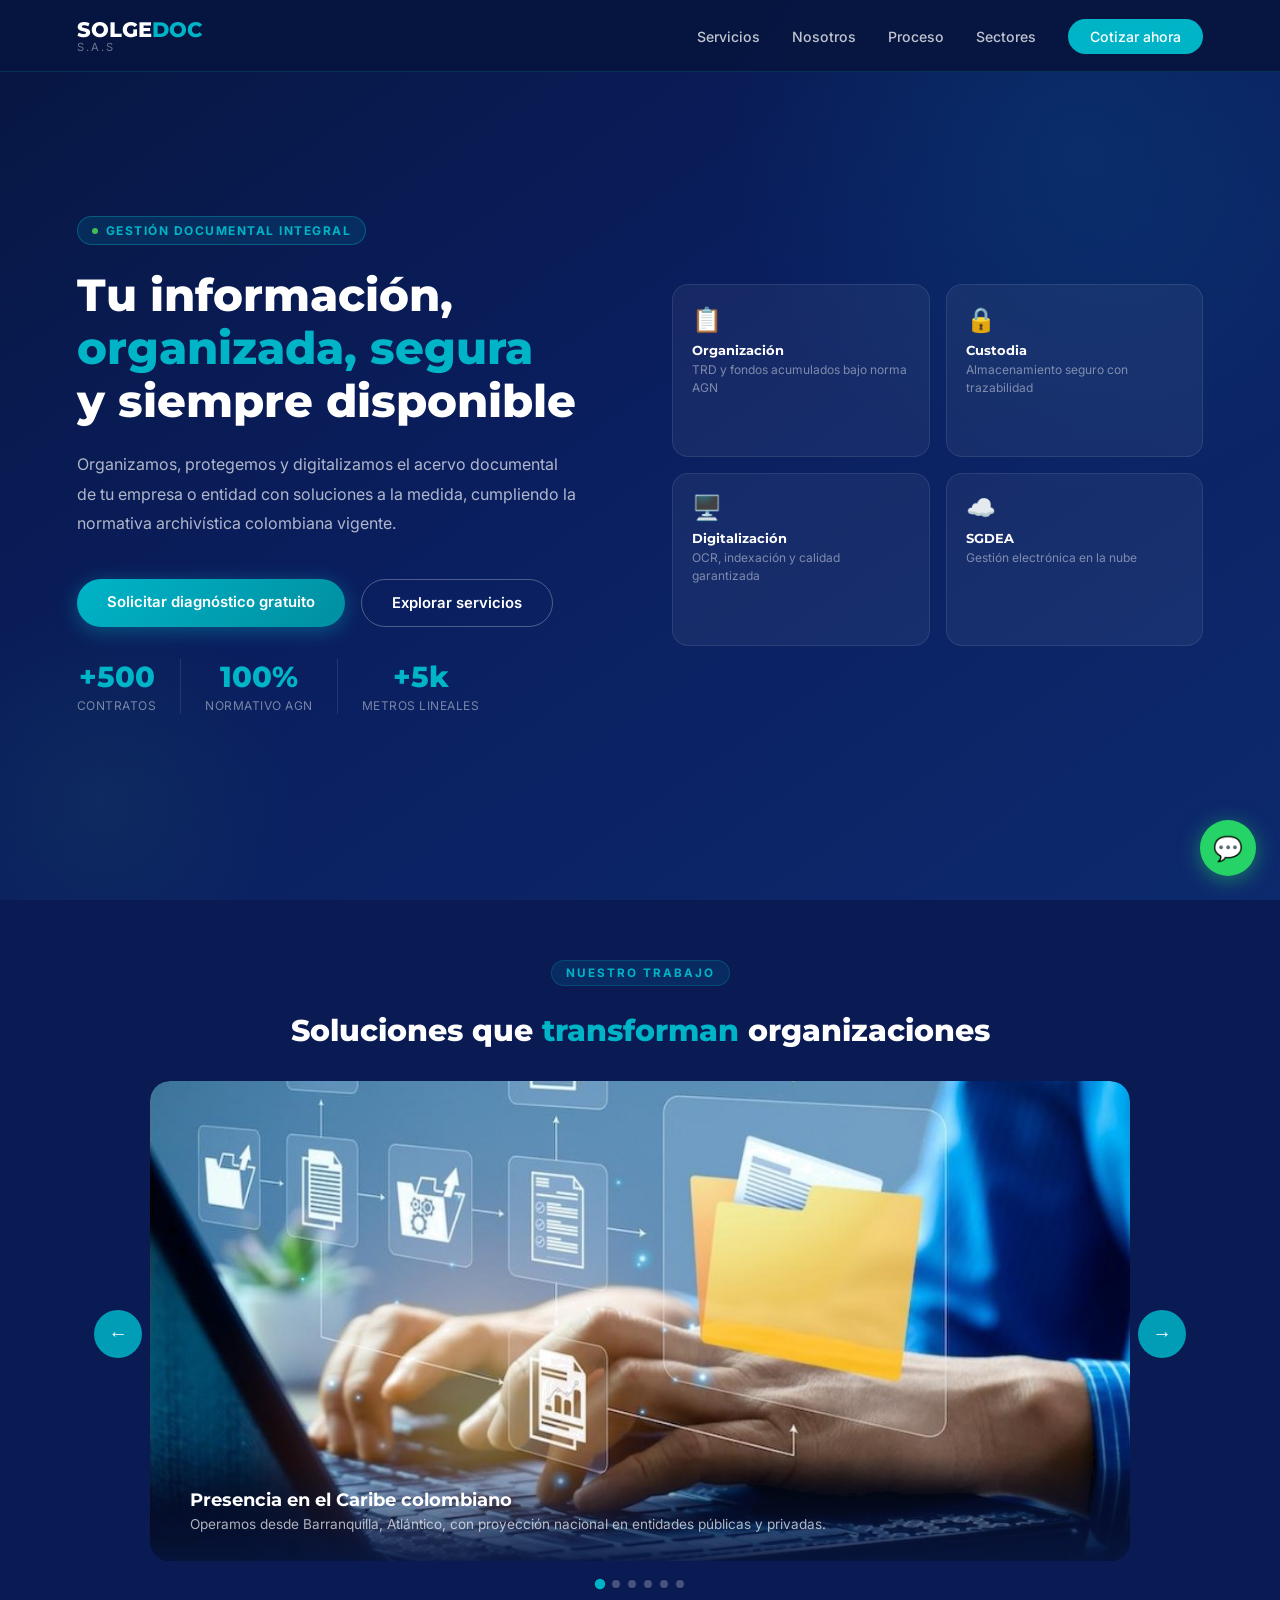
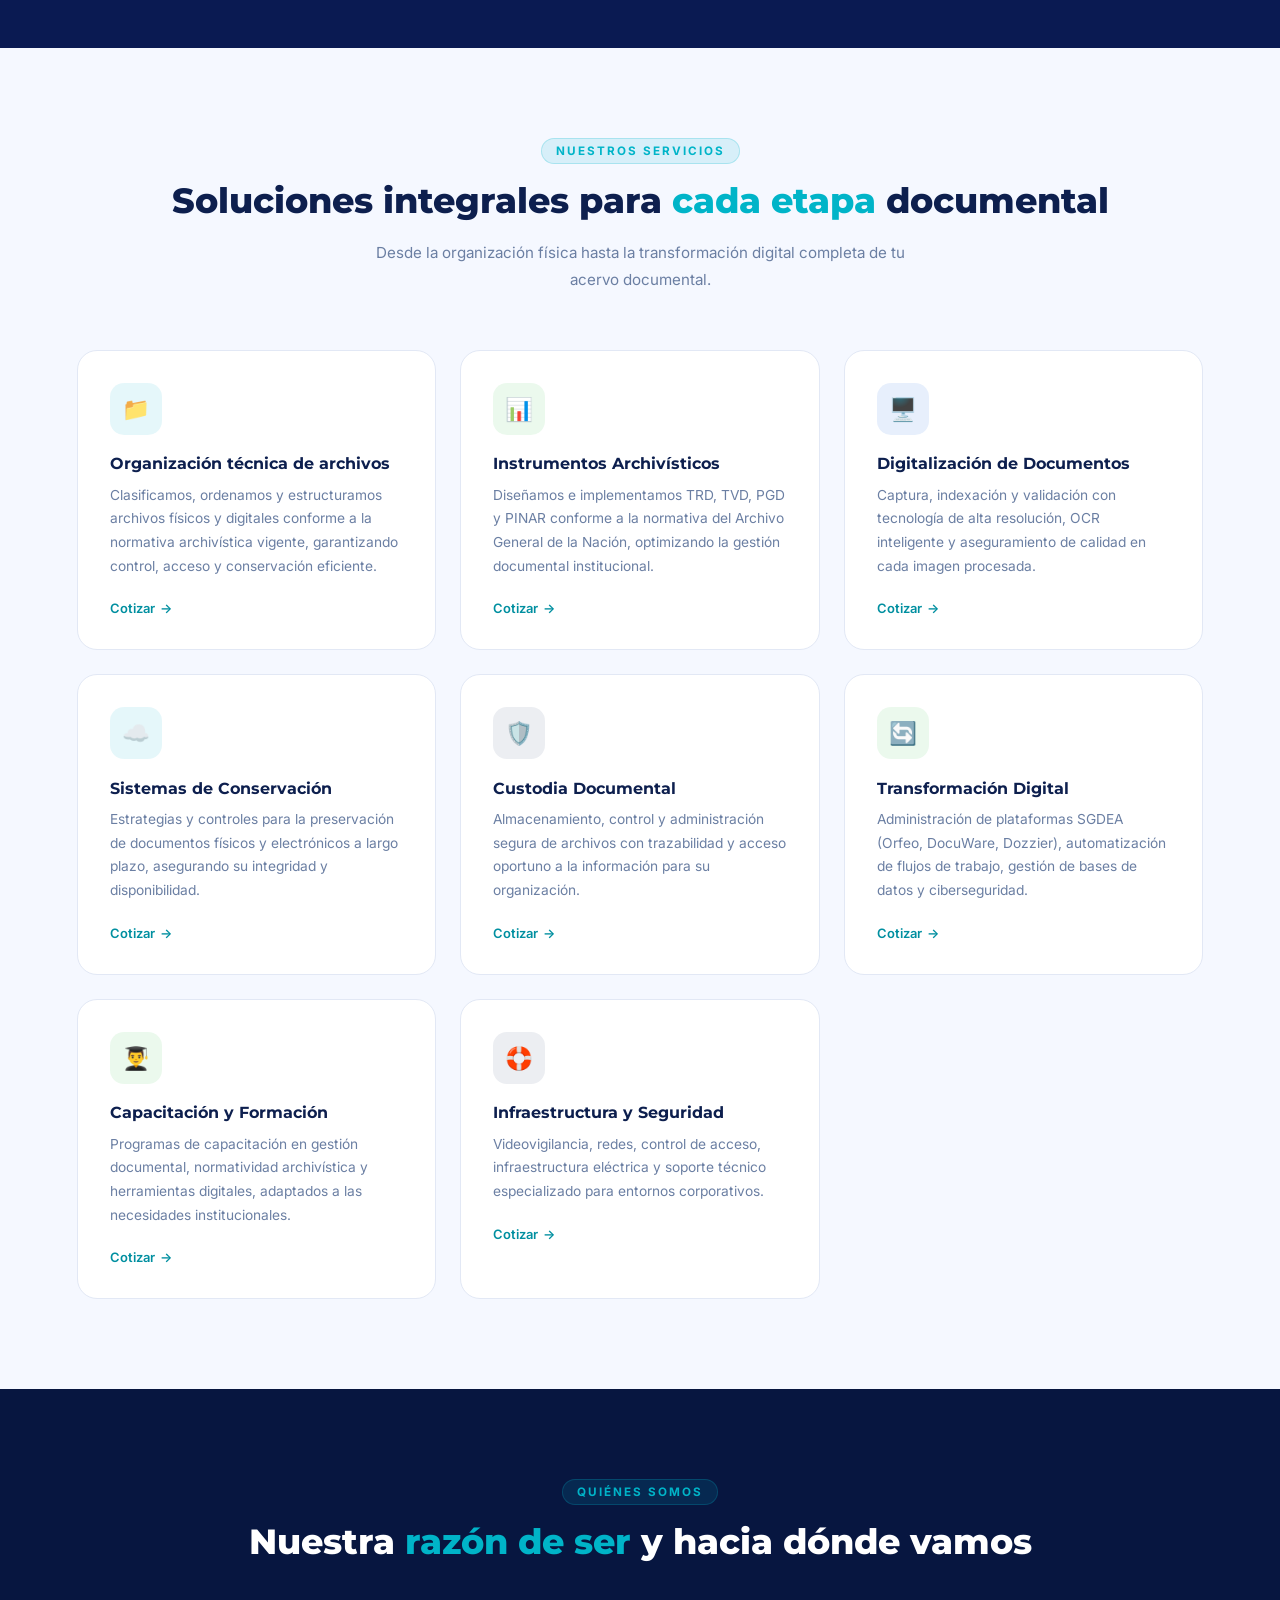
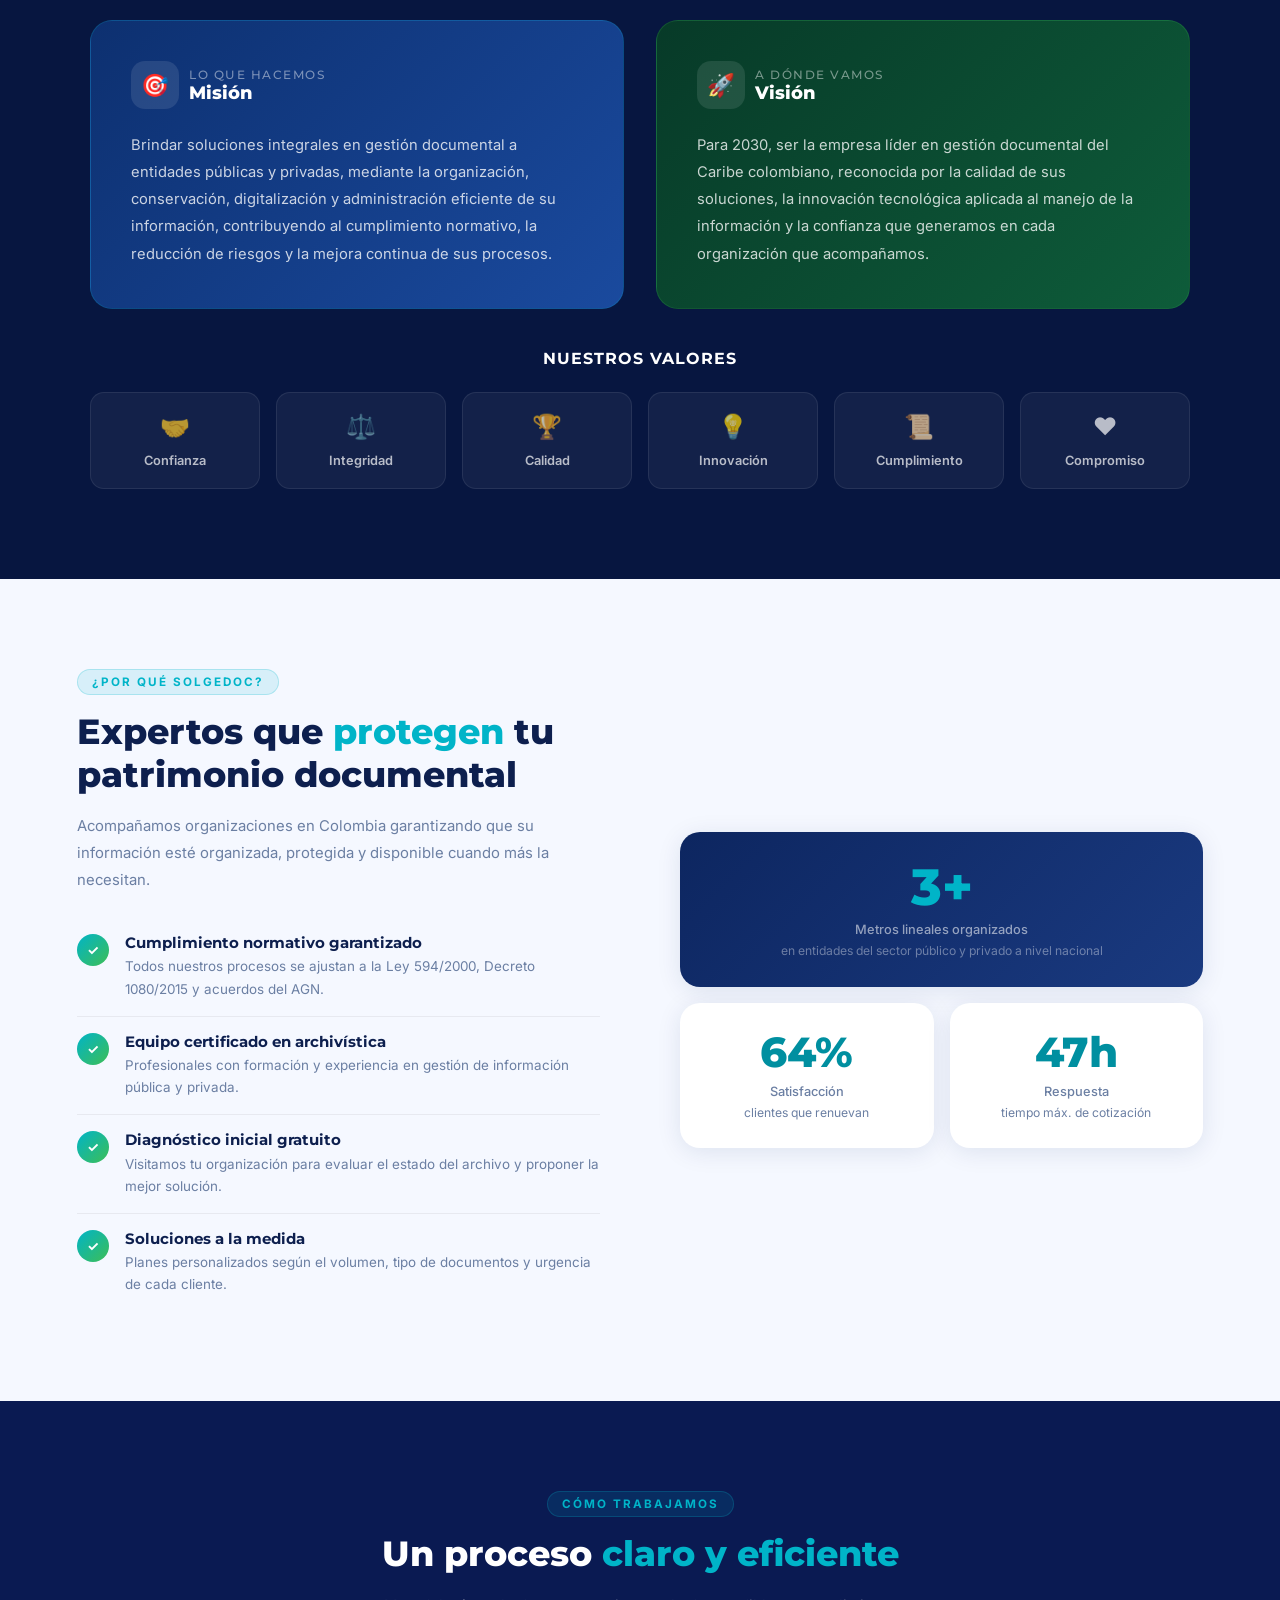
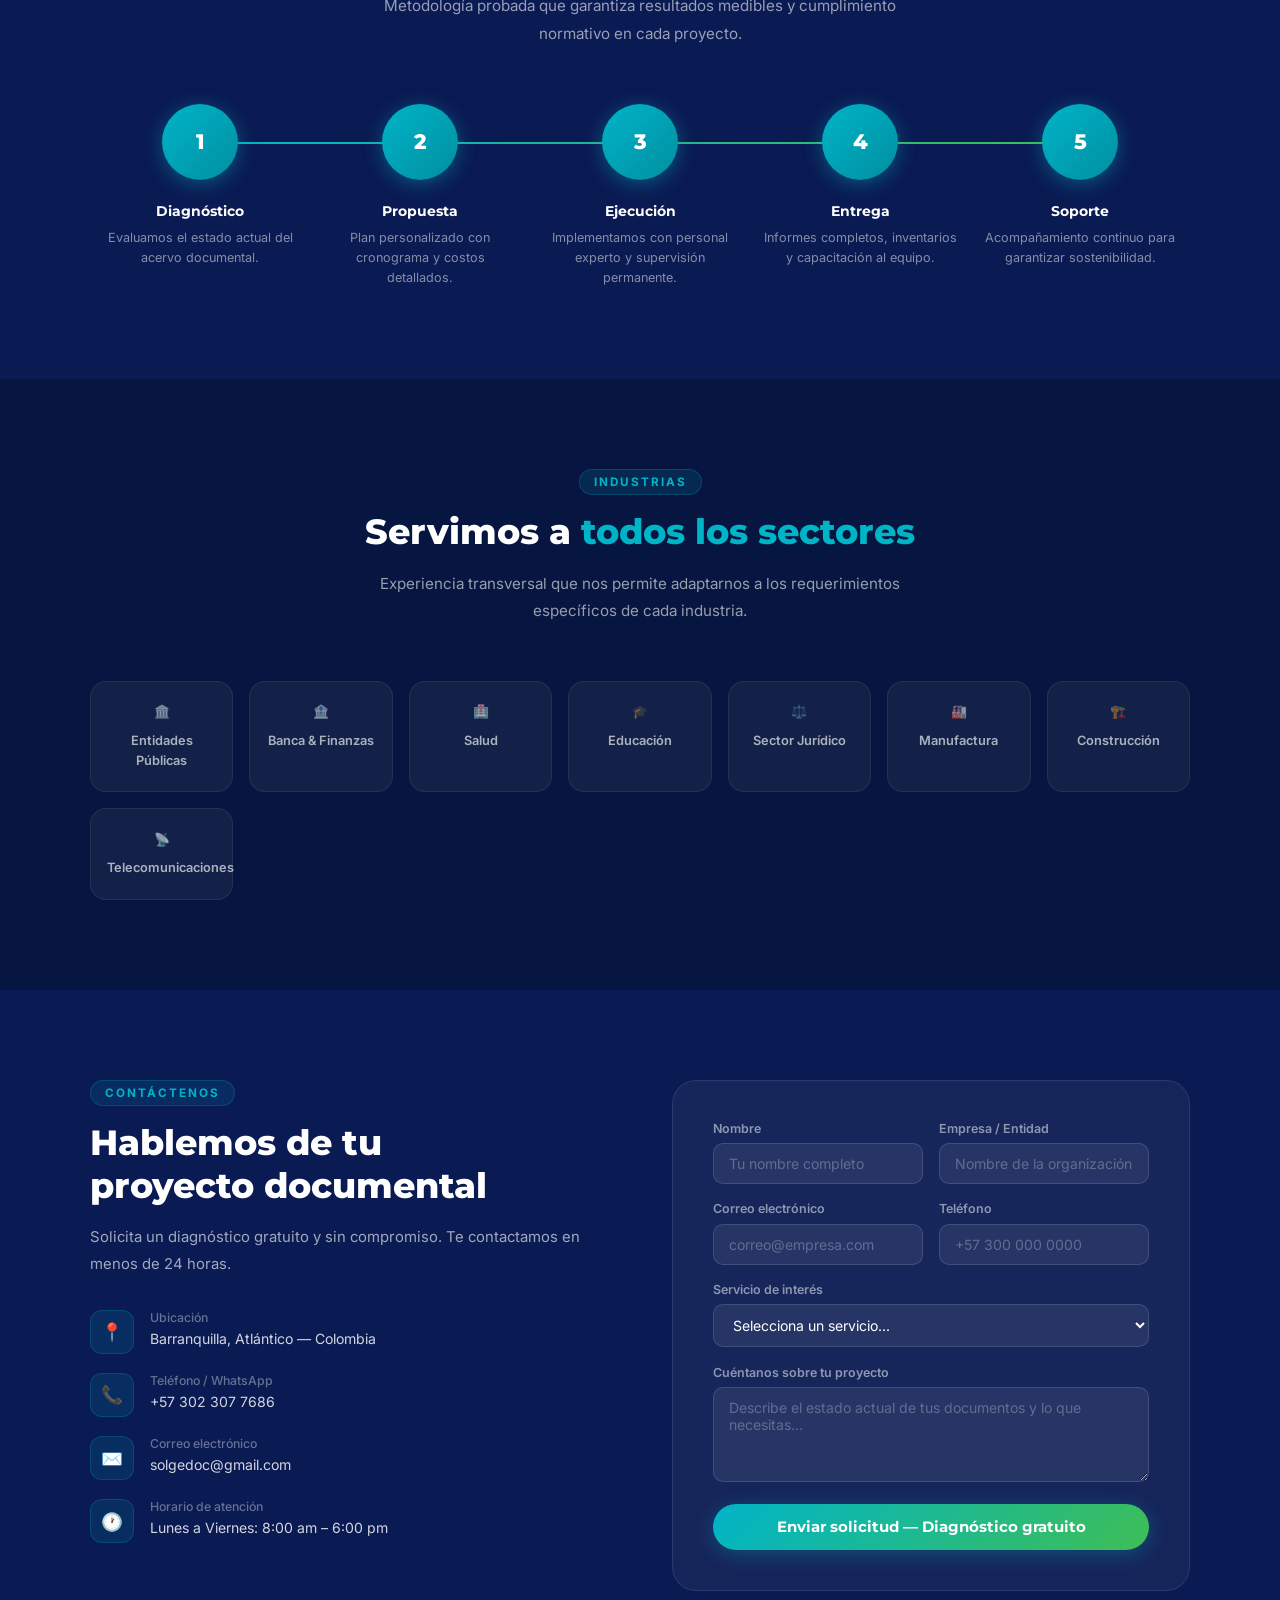
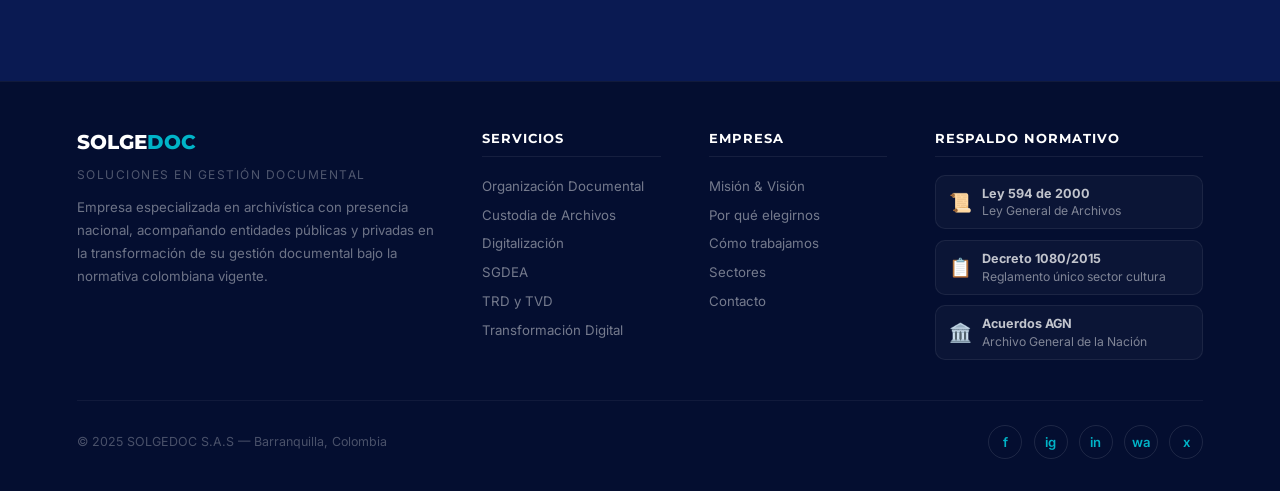
==== index2.html @ 8a64dc3b "Cambio a versión profesional para mejorar el mantenimiento de la página" ====
<!DOCTYPE html>
<html lang="es">
<head>
<meta charset="UTF-8">
<meta name="viewport" content="width=device-width, initial-scale=1.0">
<title>SOLGEDOC S.A.S – Soluciones en Gestión Documental</title>
<link href="https://fonts.googleapis.com/css2?family=Montserrat:wght@400;500;600;700;800&family=Inter:wght@300;400;500&display=swap" rel="stylesheet">
<style>
  :root {
    --navy: #0d2660;
    --navy-dark: #071640;
    --navy-mid: #1a3a80;
    --navy-surface: #0e1f56;
    --teal: #00b4c8;
    --teal-light: #1dd9ef;
    --teal-dark: #008fa0;
    --green: #3ebe55;
    --green-dark: #2a9e3d;
    --gray-bg: #f4f7fb;
    --text-dark: #0d1f4e;
    --text-mid: #3a4e72;
    --text-light: #6b7fa3;
    --white: #ffffff;
    --card-shadow: 0 4px 24px rgba(13,38,96,0.10);
    --card-hover-shadow: 0 8px 40px rgba(13,38,96,0.20);
  }
  * { margin: 0; padding: 0; box-sizing: border-box; }
  html { scroll-behavior: smooth; }
  body { font-family: 'Inter', sans-serif; color: var(--text-dark); background: var(--navy-dark); overflow-x: hidden; }

  /* ── NAVBAR ── */
  nav {
    position: fixed; top: 0; left: 0; right: 0; z-index: 1000;
    background: rgba(7,22,64,0.97); backdrop-filter: blur(14px);
    display: flex; align-items: center; justify-content: space-between;
    padding: 0 6%; height: 72px;
    border-bottom: 1px solid rgba(0,180,200,0.18);
  }
  .nav-logo { display: flex; align-items: center; gap: 12px; text-decoration: none; }
  .logo-text-nav { font-family: 'Montserrat', sans-serif; font-weight: 800; font-size: 1.3rem; color: var(--white); }
  .logo-text-nav span { color: var(--teal); }
  .logo-sas { font-size: 0.7rem; color: rgba(255,255,255,0.4); font-weight: 400; letter-spacing: 2px; display: block; line-height: 1; }
  .nav-links { display: flex; list-style: none; gap: 2rem; align-items: center; }
  .nav-links a { text-decoration: none; color: rgba(255,255,255,0.75); font-size: 0.88rem; font-weight: 500; transition: color 0.2s; }
  .nav-links a:hover { color: var(--teal); }
  .nav-cta { background: var(--teal) !important; color: var(--white) !important; padding: 9px 22px !important; border-radius: 50px; }
  .nav-cta:hover { background: var(--teal-light) !important; }
  .hamburger { display: none; flex-direction: column; gap: 5px; cursor: pointer; padding: 5px; }
  .hamburger span { display: block; width: 24px; height: 2px; background: var(--white); border-radius: 2px; }

  /* ── HERO ── */
  .hero {
    min-height: 100vh;
    background: linear-gradient(145deg, var(--navy-dark) 0%, #0a1e5e 45%, #0d2a6e 100%);
    display: flex; align-items: center;
    padding: 100px 6% 70px; position: relative; overflow: hidden;
  }
  .hero-bg-circle { position: absolute; border-radius: 50%; background: radial-gradient(circle, rgba(0,180,200,0.10) 0%, transparent 70%); animation: pulse 7s ease-in-out infinite; }
  .hero-bg-circle.c1 { width: 700px; height: 700px; top: -200px; right: -150px; }
  .hero-bg-circle.c2 { width: 400px; height: 400px; bottom: -100px; left: -100px; background: radial-gradient(circle, rgba(62,190,85,0.07) 0%, transparent 70%); animation-delay: 3s; }
  @keyframes pulse { 0%,100%{transform:scale(1);opacity:.7} 50%{transform:scale(1.08);opacity:1} }

  .hero-grid { display: grid; grid-template-columns: 1fr 1fr; gap: 4rem; align-items: center; max-width: 1200px; margin: 0 auto; position: relative; z-index: 1; width: 100%; }
  .hero-badge { display: inline-flex; align-items: center; gap: 8px; background: rgba(0,180,200,0.13); border: 1px solid rgba(0,180,200,0.35); color: var(--teal); font-size: 0.75rem; font-weight: 700; letter-spacing: 1.5px; text-transform: uppercase; padding: 6px 14px; border-radius: 50px; margin-bottom: 1.5rem; animation: fadeUp 0.8s ease both; }
  .hero-badge .dot { width: 6px; height: 6px; background: var(--green); border-radius: 50%; animation: blink 2s ease infinite; }
  @keyframes blink { 0%,100%{opacity:1} 50%{opacity:0.3} }
  .hero h1 { font-family: 'Montserrat', sans-serif; font-size: clamp(1.9rem, 3.5vw, 3rem); font-weight: 800; color: var(--white); line-height: 1.18; margin-bottom: 1.4rem; animation: fadeUp 0.9s 0.1s ease both; }
  .hero h1 span { color: var(--teal); }
  .hero p { font-size: 1rem; color: rgba(255,255,255,0.68); line-height: 1.85; margin-bottom: 2.5rem; max-width: 500px; animation: fadeUp 1s 0.2s ease both; }
  .hero-buttons { display: flex; gap: 1rem; flex-wrap: wrap; animation: fadeUp 1s 0.3s ease both; }
  .btn-primary { background: linear-gradient(135deg, var(--teal), var(--teal-dark)); color: var(--white); padding: 14px 30px; border-radius: 50px; text-decoration: none; font-weight: 600; font-size: 0.93rem; transition: transform 0.2s, box-shadow 0.2s; box-shadow: 0 4px 20px rgba(0,180,200,0.38); }
  .btn-primary:hover { transform: translateY(-2px); box-shadow: 0 8px 30px rgba(0,180,200,0.5); }
  .btn-secondary { background: transparent; color: var(--white); padding: 14px 30px; border-radius: 50px; text-decoration: none; font-weight: 600; font-size: 0.93rem; border: 1.5px solid rgba(255,255,255,0.28); transition: border-color 0.2s, background 0.2s; }
  .btn-secondary:hover { border-color: var(--teal); background: rgba(0,180,200,0.09); }
  .hero-stats-row { display: flex; gap: 1.5rem; margin-top: 2rem; animation: fadeUp 1s 0.35s ease both; }
  .hero-stat { text-align: center; }
  .hero-stat strong { display: block; font-family: 'Montserrat', sans-serif; font-size: 1.8rem; font-weight: 800; color: var(--teal); }
  .hero-stat span { font-size: 0.75rem; color: rgba(255,255,255,0.45); text-transform: uppercase; letter-spacing: 0.5px; }
  .hero-divider { width: 1px; background: rgba(255,255,255,0.1); align-self: stretch; }
  .hero-visual { animation: fadeUp 1s 0.4s ease both; display: flex; flex-direction: column; gap: 1rem; }
  .hero-mini-cards { display: grid; grid-template-columns: 1fr 1fr; gap: 1rem; }
  .mini-card { background: rgba(255,255,255,0.05); border: 1px solid rgba(255,255,255,0.09); border-radius: 16px; padding: 1.2rem; transition: transform 0.3s, border-color 0.3s; }
  .mini-card:hover { transform: translateY(-3px); border-color: rgba(0,180,200,0.3); }
  .mini-icon { font-size: 1.5rem; margin-bottom: 0.5rem; display: block; }
  .mini-card h4 { font-family: 'Montserrat', sans-serif; font-size: 0.82rem; font-weight: 700; color: var(--white); margin-bottom: 0.2rem; }
  .mini-card p { font-size: 0.75rem; color: rgba(255,255,255,0.45); line-height: 1.5; }
  @keyframes fadeUp { from{opacity:0;transform:translateY(22px)} to{opacity:1;transform:translateY(0)} }

  /* ── CARRUSEL ── */
  .carousel-section { background: #0a1a52; padding: 60px 0; overflow: hidden; }
  .carousel-section .sec-label { text-align: center; margin-bottom: 2rem; }
  .carousel-section .section-label { display: inline-block; background: rgba(0,180,200,0.12); color: var(--teal); font-size: 0.73rem; font-weight: 700; letter-spacing: 2px; text-transform: uppercase; padding: 5px 14px; border-radius: 50px; border: 1px solid rgba(0,180,200,0.22); }
  .carousel-section h2 { font-family: 'Montserrat', sans-serif; font-size: clamp(1.3rem, 2.5vw, 1.9rem); font-weight: 800; color: var(--white); text-align: center; margin-top: 0.6rem; }
  .carousel-section h2 span { color: var(--teal); }
  .carousel-wrapper { position: relative; max-width: 1100px; margin: 2rem auto 0; padding: 0 60px; }
  .carousel-track-outer { overflow: hidden; border-radius: 20px; }
  .carousel-track { display: flex; transition: transform 0.5s cubic-bezier(0.25,0.46,0.45,0.94); }
  .carousel-slide { min-width: 100%; position: relative; }
  .carousel-slide img { width: 100%; height: 480px; object-fit: cover; display: block; border-radius: 20px; }
  .carousel-caption { position: absolute; bottom: 0; left: 0; right: 0; background: linear-gradient(to top, rgba(7,22,64,0.92) 0%, transparent 100%); padding: 2rem 2.5rem 1.8rem; border-radius: 0 0 20px 20px; }
  .carousel-caption h3 { font-family: 'Montserrat', sans-serif; font-size: 1.15rem; font-weight: 700; color: var(--white); margin-bottom: 0.3rem; }
  .carousel-caption p { font-size: 0.85rem; color: rgba(255,255,255,0.68); }
  .carousel-btn { position: absolute; top: 50%; transform: translateY(-50%); width: 48px; height: 48px; background: rgba(0,180,200,0.85); border: none; border-radius: 50%; color: white; font-size: 1.2rem; cursor: pointer; transition: background 0.2s, transform 0.2s; z-index: 10; display: flex; align-items: center; justify-content: center; }
  .carousel-btn:hover { background: var(--teal); transform: translateY(-50%) scale(1.08); }
  .carousel-btn.prev { left: 4px; }
  .carousel-btn.next { right: 4px; }
  .carousel-dots { display: flex; justify-content: center; gap: 8px; margin-top: 1.2rem; }
  .carousel-dot { width: 8px; height: 8px; border-radius: 50%; background: rgba(255,255,255,0.25); border: none; cursor: pointer; transition: background 0.3s, transform 0.3s; }
  .carousel-dot.active { background: var(--teal); transform: scale(1.3); }

  /* ── GENERAL SECTIONS ── */
  section { padding: 90px 6%; }
  .section-label { display: inline-block; background: rgba(0,180,200,0.12); color: var(--teal); font-size: 0.73rem; font-weight: 700; letter-spacing: 2px; text-transform: uppercase; padding: 5px 14px; border-radius: 50px; margin-bottom: 1rem; border: 1px solid rgba(0,180,200,0.22); }
  .section-title { font-family: 'Montserrat', sans-serif; font-size: clamp(1.5rem, 2.8vw, 2.2rem); font-weight: 800; line-height: 1.22; margin-bottom: 1rem; }
  .section-title span { color: var(--teal); }
  .section-subtitle { font-size: 0.95rem; line-height: 1.82; max-width: 560px; }
  .section-header { margin-bottom: 3.5rem; }
  .section-header.center { text-align: center; }
  .section-header.center .section-subtitle { margin: 0 auto; }
  .sec-light { background: #f5f8ff; }
  .sec-light .section-title { color: var(--text-dark); }
  .sec-light .section-subtitle { color: var(--text-light); }
  .sec-dark { background: var(--navy-dark); }
  .sec-dark .section-title { color: var(--white); }
  .sec-dark .section-subtitle { color: rgba(255,255,255,0.58); }
  .sec-mid { background: #0a1a52; }
  .sec-mid .section-title { color: var(--white); }
  .sec-mid .section-subtitle { color: rgba(255,255,255,0.58); }

  /* ── SERVICES ── */
  .services-grid { display: grid; grid-template-columns: repeat(auto-fit, minmax(290px, 1fr)); gap: 1.5rem; max-width: 1200px; margin: 0 auto; }
  .service-card { background: var(--white); border: 1px solid #e2e8f5; border-radius: 20px; padding: 2rem; transition: transform 0.3s, box-shadow 0.3s, border-color 0.3s; position: relative; overflow: hidden; }
  .service-card::before { content:''; position:absolute; top:0;left:0;right:0; height:3px; background:linear-gradient(90deg,var(--teal),var(--green)); transform:scaleX(0); transform-origin:left; transition:transform 0.3s; }
  .service-card:hover { transform:translateY(-6px); box-shadow:var(--card-hover-shadow); border-color:rgba(0,180,200,0.22); }
  .service-card:hover::before { transform:scaleX(1); }
  .service-icon { width:52px; height:52px; border-radius:14px; display:flex; align-items:center; justify-content:center; font-size:1.4rem; margin-bottom:1.2rem; }
  .service-card h3 { font-family:'Montserrat',sans-serif; font-size:1rem; font-weight:700; color:var(--text-dark); margin-bottom:0.65rem; }
  .service-card p { font-size:0.86rem; color:var(--text-light); line-height:1.72; margin-bottom:1.2rem; }
  .service-link { font-size:0.81rem; font-weight:600; color:var(--teal-dark); text-decoration:none; display:inline-flex; align-items:center; gap:5px; transition:gap 0.2s; }
  .service-link:hover { gap:9px; }
  .service-link::after { content:'→'; }
  .ic-teal { background:rgba(0,180,200,0.1); color:var(--teal-dark); }
  .ic-green { background:rgba(62,190,85,0.1); color:var(--green-dark); }
  .ic-navy { background:rgba(13,38,96,0.08); color:var(--navy-mid); }
  .ic-blue { background:rgba(26,100,220,0.1); color:#1a5cc8; }

  /* ── MISSION & VISION ── */
  .mv-grid { display:grid; grid-template-columns:1fr 1fr; gap:2rem; max-width:1100px; margin:0 auto; }
  .mv-card { border-radius:22px; padding:2.5rem; position:relative; overflow:hidden; }
  .mv-card.mission { background:linear-gradient(135deg,#0d3070,#1a4a9e); border:1px solid rgba(0,180,200,0.2); }
  .mv-card.vision { background:linear-gradient(135deg,#073a28,#0e5c3a); border:1px solid rgba(62,190,85,0.2); }
  .mv-label { display:flex; align-items:center; gap:10px; margin-bottom:1.4rem; }
  .mv-icon { width:48px; height:48px; border-radius:14px; background:rgba(255,255,255,0.1); display:flex; align-items:center; justify-content:center; font-size:1.4rem; }
  .mv-label-text { font-family:'Montserrat',sans-serif; font-size:1.1rem; font-weight:800; color:var(--white); }
  .mv-label-text small { display:block; font-size:0.72rem; font-weight:500; color:rgba(255,255,255,0.45); letter-spacing:1.5px; text-transform:uppercase; }
  .mv-card p { font-size:0.92rem; color:rgba(255,255,255,0.78); line-height:1.85; }
  .mv-values { max-width:1100px; margin:2.5rem auto 0; }
  .mv-values h3 { font-family:'Montserrat',sans-serif; font-size:1rem; font-weight:700; color:var(--white); text-align:center; margin-bottom:1.5rem; text-transform:uppercase; letter-spacing:1px; }
  .values-row { display:grid; grid-template-columns:repeat(auto-fit,minmax(140px,1fr)); gap:1rem; }
  .value-item { background:rgba(255,255,255,0.05); border:1px solid rgba(255,255,255,0.08); border-radius:14px; padding:1.2rem; text-align:center; transition:transform 0.3s, border-color 0.3s; }
  .value-item:hover { transform:translateY(-3px); border-color:rgba(0,180,200,0.3); }
  .value-item .v-icon { font-size:1.5rem; display:block; margin-bottom:0.5rem; }
  .value-item span { font-size:0.8rem; font-weight:600; color:rgba(255,255,255,0.7); }

  /* ── NOSOTROS ── */
  .nosotros-grid { display:grid; grid-template-columns:1fr 1fr; gap:5rem; align-items:center; max-width:1200px; margin:0 auto; }
  .why-list { list-style:none; margin-top:1.5rem; }
  .why-item { display:flex; gap:1rem; align-items:flex-start; padding:1rem 0; border-bottom:1px solid rgba(0,0,0,0.06); }
  .why-item:last-child { border-bottom:none; }
  .why-check { width:32px; height:32px; border-radius:50%; background:linear-gradient(135deg,var(--teal),var(--green)); display:flex; align-items:center; justify-content:center; flex-shrink:0; color:var(--white); font-size:0.85rem; font-weight:700; }
  .why-item h4 { font-family:'Montserrat',sans-serif; font-size:0.93rem; font-weight:700; color:var(--text-dark); margin-bottom:0.2rem; }
  .why-item p { font-size:0.84rem; color:var(--text-light); line-height:1.65; }
  .nosotros-visual { display:grid; grid-template-columns:1fr 1fr; gap:1rem; }
  .stat-card { background:var(--white); border-radius:20px; padding:1.8rem 1.5rem; text-align:center; box-shadow:var(--card-shadow); transition:transform 0.3s; }
  .stat-card:hover { transform:translateY(-4px); }
  .stat-card.featured { background:linear-gradient(135deg,var(--navy),var(--navy-mid)); grid-column:span 2; }
  .stat-card strong { display:block; font-family:'Montserrat',sans-serif; font-size:2.6rem; font-weight:800; color:var(--teal-dark); line-height:1; margin-bottom:0.4rem; }
  .stat-card.featured strong { color:var(--teal); font-size:3.2rem; }
  .stat-card span { font-size:0.8rem; color:var(--text-light); font-weight:500; }
  .stat-card.featured span { color:rgba(255,255,255,0.55); }
  .stat-card p { font-size:0.76rem; color:var(--text-light); margin-top:0.3rem; }
  .stat-card.featured p { color:rgba(255,255,255,0.38); }

  /* ── PROCESS ── */
  .process-steps { display:grid; grid-template-columns:repeat(5,1fr); gap:0; max-width:1100px; margin:0 auto; position:relative; }
  .process-steps::before { content:''; position:absolute; top:38px; left:10%; right:10%; height:2px; background:linear-gradient(90deg,var(--teal),var(--green)); z-index:0; }
  .step { text-align:center; padding:0 0.8rem; position:relative; z-index:1; }
  .step-num { width:76px; height:76px; border-radius:50%; background:linear-gradient(135deg,var(--teal),var(--teal-dark)); color:var(--white); font-family:'Montserrat',sans-serif; font-size:1.3rem; font-weight:800; display:flex; align-items:center; justify-content:center; margin:0 auto 1.4rem; box-shadow:0 4px 20px rgba(0,180,200,0.4); transition:transform 0.3s; }
  .step:hover .step-num { transform:scale(1.08); }
  .step h3 { font-family:'Montserrat',sans-serif; font-size:0.88rem; font-weight:700; color:var(--white); margin-bottom:0.5rem; }
  .step p { font-size:0.79rem; color:rgba(255,255,255,0.5); line-height:1.6; }

  /* ── SECTORES ── */
  .sectors-grid { display:grid; grid-template-columns:repeat(auto-fit,minmax(130px,1fr)); gap:1rem; max-width:1100px; margin:0 auto; }
  .sector-item { background:rgba(255,255,255,0.05); border-radius:16px; padding:1.4rem 1rem; text-align:center; border:1px solid rgba(255,255,255,0.07); transition:transform 0.3s, border-color 0.3s; }
  .sector-item:hover { transform:translateY(-4px); border-color:rgba(0,180,200,0.35); }
  .sector-emoji { font-size:1.9rem; display:block; margin-bottom:0.6rem; }
  .sector-item span { font-size:0.8rem; font-weight:600; color:rgba(255,255,255,0.65); }

  /* ── CONTACTO ── */
  .contact-grid { display:grid; grid-template-columns:1fr 1fr; gap:4rem; align-items:start; max-width:1100px; margin:0 auto; }
  .contact-info .section-title { color:var(--white); }
  .contact-info > p { color:rgba(255,255,255,0.62); line-height:1.82; margin-bottom:2rem; font-size:0.93rem; }
  .contact-item { display:flex; align-items:flex-start; gap:1rem; margin-bottom:1.2rem; }
  .contact-item-icon { width:44px; height:44px; background:rgba(0,180,200,0.13); border:1px solid rgba(0,180,200,0.22); border-radius:12px; display:flex; align-items:center; justify-content:center; font-size:1.1rem; flex-shrink:0; }
  .contact-item h4 { font-size:0.77rem; color:rgba(255,255,255,0.38); font-weight:500; margin-bottom:0.2rem; }
  .contact-item p { color:rgba(255,255,255,0.82); font-size:0.88rem; margin:0; line-height:1.5; }
  .contact-form { background:rgba(255,255,255,0.05); border:1px solid rgba(255,255,255,0.09); border-radius:24px; padding:2.5rem; backdrop-filter:blur(10px); }
  .form-row { display:grid; grid-template-columns:1fr 1fr; gap:1rem; }
  .form-group { margin-bottom:1.1rem; }
  .form-group label { display:block; font-size:0.78rem; font-weight:600; color:rgba(255,255,255,0.52); margin-bottom:0.45rem; }
  .form-group input,.form-group select,.form-group textarea { width:100%; background:rgba(255,255,255,0.07); border:1px solid rgba(255,255,255,0.13); border-radius:10px; padding:11px 15px; color:var(--white); font-size:0.88rem; font-family:'Inter',sans-serif; outline:none; transition:border-color 0.2s; }
  .form-group input::placeholder,.form-group textarea::placeholder { color:rgba(255,255,255,0.28); }
  .form-group input:focus,.form-group select:focus,.form-group textarea:focus { border-color:var(--teal); }
  .form-group select { cursor:pointer; }
  .form-group select option { background:var(--navy-dark); }
  .form-group textarea { height:95px; resize:vertical; }
  .btn-form { width:100%; background:linear-gradient(135deg,var(--teal),var(--green)); color:var(--white); border:none; padding:14px; border-radius:50px; font-size:0.92rem; font-weight:700; font-family:'Montserrat',sans-serif; cursor:pointer; transition:opacity 0.2s, transform 0.2s; box-shadow:0 4px 20px rgba(0,180,200,0.3); }
  .btn-form:hover { opacity:0.9; transform:translateY(-1px); }

  /* ── WHATSAPP FLOAT ── */
  .whatsapp-float { position:fixed; bottom:24px; right:24px; width:56px; height:56px; background:#25d366; border-radius:50%; display:flex; align-items:center; justify-content:center; box-shadow:0 4px 20px rgba(37,211,102,0.5); z-index:999; text-decoration:none; font-size:1.5rem; animation:waGlow 2.5s ease-in-out infinite; transition:transform 0.2s; }
  .whatsapp-float:hover { transform:scale(1.1); }
  @keyframes waGlow { 0%,100%{box-shadow:0 4px 20px rgba(37,211,102,0.45)} 50%{box-shadow:0 4px 32px rgba(37,211,102,0.75)} }

  /* ── FOOTER ── */
  footer { background:#040e30; border-top:1px solid rgba(255,255,255,0.05); padding:3rem 6% 2rem; }
  .footer-grid { display:grid; grid-template-columns:2fr 1fr 1fr 1.5fr; gap:3rem; max-width:1200px; margin:0 auto 2.5rem; }
  .footer-logo { display:flex; align-items:center; gap:10px; margin-bottom:0.8rem; }
  .footer-logo-text { font-family:'Montserrat',sans-serif; font-weight:800; font-size:1.25rem; color:var(--white); }
  .footer-logo-text span { color:var(--teal); }
  .footer-tagline { font-size:0.75rem; color:rgba(255,255,255,0.3); letter-spacing:1.5px; text-transform:uppercase; margin-bottom:0.9rem; }
  .footer-desc { font-size:0.83rem; color:rgba(255,255,255,0.42); line-height:1.72; }
  .footer-col h4 { font-family:'Montserrat',sans-serif; font-size:0.82rem; font-weight:700; color:var(--white); text-transform:uppercase; letter-spacing:1px; margin-bottom:1.1rem; padding-bottom:0.65rem; border-bottom:1px solid rgba(255,255,255,0.07); }
  .footer-col ul { list-style:none; }
  .footer-col ul li { margin-bottom:0.55rem; }
  .footer-col ul li a { color:rgba(255,255,255,0.45); text-decoration:none; font-size:0.83rem; transition:color 0.2s; }
  .footer-col ul li a:hover { color:var(--teal); }
  .footer-certif { display:flex; flex-direction:column; gap:0.65rem; }
  .certif-badge { display:flex; align-items:center; gap:10px; background:rgba(255,255,255,0.03); border:1px solid rgba(255,255,255,0.07); border-radius:10px; padding:9px 13px; }
  .certif-badge span:first-child { font-size:1.15rem; }
  .certif-badge div { font-size:0.76rem; color:rgba(255,255,255,0.48); line-height:1.4; }
  .certif-badge strong { display:block; color:rgba(255,255,255,0.75); font-size:0.79rem; }
  .footer-bottom { border-top:1px solid rgba(255,255,255,0.05); padding-top:1.5rem; display:flex; justify-content:space-between; align-items:center; flex-wrap:wrap; gap:1rem; max-width:1200px; margin:0 auto; }
  .footer-bottom p { font-size:0.78rem; color:rgba(255,255,255,0.28); }
  .footer-bottom a { color:var(--teal); text-decoration:none; }
  .social-links { display:flex; gap:0.7rem; }
  .social-link { width:34px; height:34px; border-radius:50%; border:1px solid rgba(255,255,255,0.1); display:flex; align-items:center; justify-content:center; color:rgba(255,255,255,0.42); text-decoration:none; font-size:0.82rem; font-weight:600; transition:border-color 0.2s, color 0.2s; }
  .social-link:hover { border-color:var(--teal); color:var(--teal); }

  /* ── REVEAL ── */
  .reveal { opacity:0; transform:translateY(28px); transition:opacity 0.7s ease, transform 0.7s ease; }
  .reveal.visible { opacity:1; transform:translateY(0); }

  /* ── RESPONSIVE ── */
  @media (max-width:900px) {
    .hero-grid,.nosotros-grid,.contact-grid,.mv-grid { grid-template-columns:1fr; gap:2.5rem; }
    .hero-visual { display:none; }
    .process-steps { grid-template-columns:1fr 1fr; }
    .process-steps::before { display:none; }
    .footer-grid { grid-template-columns:1fr 1fr; }
    .nav-links { display:none; }
    .hamburger { display:flex; }
    .form-row { grid-template-columns:1fr; }
    .carousel-slide img { height:300px; }
    .carousel-wrapper { padding: 0 40px; }
  }
  @media (max-width:600px) {
    .footer-grid { grid-template-columns:1fr; }
    section { padding:60px 5%; }
    nav { padding:0 5%; }
    .process-steps { grid-template-columns:1fr; }
    .carousel-slide img { height:220px; }
  }
</style>
</head>
<body>

<!-- WHATSAPP -->
<a href="https://wa.me/573023077686?text=Hola,%20deseo%20información%20sobre%20los%20servicios%20de%20SOLGEDOC" class="whatsapp-float" target="_blank" title="WhatsApp">💬</a>

<!-- NAVBAR -->
<nav id="navbar">
  <a href="#" class="nav-logo">
    <div>
      <span class="logo-text-nav">SOLGE<span>DOC</span></span>
      <span class="logo-sas">S.A.S</span>
    </div>
  </a>
  <ul class="nav-links" id="navLinks">
    <li><a href="#servicios">Servicios</a></li>
    <li><a href="#mision">Nosotros</a></li>
    <li><a href="#proceso">Proceso</a></li>
    <li><a href="#sectores">Sectores</a></li>
    <li><a href="#contacto" class="nav-cta">Cotizar ahora</a></li>
  </ul>
  <div class="hamburger" onclick="toggleMenu()"><span></span><span></span><span></span></div>
</nav>

<!-- HERO -->
<section class="hero" id="inicio">
  <div class="hero-bg-circle c1"></div>
  <div class="hero-bg-circle c2"></div>
  <div class="hero-grid">
    <div class="hero-content">
      <div class="hero-badge"><div class="dot"></div>Gestión Documental Integral</div>
      <h1>Tu información,<br><span>organizada, segura</span><br>y siempre disponible</h1>
      <p>Organizamos, protegemos y digitalizamos el acervo documental de tu empresa o entidad con soluciones a la medida, cumpliendo la normativa archivística colombiana vigente.</p>
      <div class="hero-buttons">
        <a href="#contacto" class="btn-primary">Solicitar diagnóstico gratuito</a>
        <a href="#servicios" class="btn-secondary">Explorar servicios</a>
      </div>
      <div class="hero-stats-row">
        <div class="hero-stat"><strong>+500</strong><span>Contratos</span></div>
        <div class="hero-divider"></div>
        <div class="hero-stat"><strong>100%</strong><span>Normativo AGN</span></div>
        <div class="hero-divider"></div>
        <div class="hero-stat"><strong>+5k</strong><span>Metros lineales</span></div>
      </div>
    </div>
    <div class="hero-visual">
      <div class="hero-mini-cards">
        <div class="mini-card"><span class="mini-icon">📋</span><h4>Organización</h4><p>TRD y fondos acumulados bajo norma AGN</p></div>
        <div class="mini-card"><span class="mini-icon">🔒</span><h4>Custodia</h4><p>Almacenamiento seguro con trazabilidad</p></div>
        <div class="mini-card"><span class="mini-icon">🖥️</span><h4>Digitalización</h4><p>OCR, indexación y calidad garantizada</p></div>
        <div class="mini-card"><span class="mini-icon">☁️</span><h4>SGDEA</h4><p>Gestión electrónica en la nube</p></div>
      </div>
    </div>
  </div>
</section>

<!-- CARRUSEL -->
<div class="carousel-section" id="galeria">
  <div class="sec-label">
    <span class="section-label">Nuestro trabajo</span>
    <h2>Soluciones que <span>transforman</span> organizaciones</h2>
  </div>
  <div class="carousel-wrapper">
    <div class="carousel-track-outer">
      <div class="carousel-track" id="carouselTrack">
        <div class="carousel-slide">
          <img src="[data-uri]" alt="Ciudad de Barranquilla">
          <div class="carousel-caption">
            <h3>Presencia en el Caribe colombiano</h3>
            <p>Operamos desde Barranquilla, Atlántico, con proyección nacional en entidades públicas y privadas.</p>
          </div>
        </div>
        <div class="carousel-slide">
          <img src="[data-uri]" alt="Custodia de archivos físicos">
          <div class="carousel-caption">
            <h3>Custodia y administración documental</h3>
            <p>Instalaciones especializadas para el almacenamiento seguro y controlado de acervos documentales.</p>
          </div>
        </div>
        <div class="carousel-slide">
          <img src="[data-uri]" alt="Gestión documental digital">
          <div class="carousel-caption">
            <h3>Digitalización y gestión electrónica</h3>
            <p>Transformamos documentos físicos en activos digitales con indexación avanzada y valor legal.</p>
          </div>
        </div>
        <div class="carousel-slide">
          <img src="[data-uri]" alt="Capacitación y formación">
          <div class="carousel-caption">
            <h3>Capacitación y transferencia de conocimiento</h3>
            <p>Formamos equipos institucionales en gestión documental, normatividad archivística y herramientas digitales.</p>
          </div>
        </div>
        <div class="carousel-slide">
          <img src="[data-uri]" alt="Infraestructura y seguridad">
          <div class="carousel-caption">
            <h3>Infraestructura tecnológica y seguridad</h3>
            <p>Redes, videovigilancia, control de acceso y soporte técnico para entornos corporativos exigentes.</p>
          </div>
        </div>
        <div class="carousel-slide">
          <img src="[data-uri]" alt="KPI y reportes de gestión">
          <div class="carousel-caption">
            <h3>Indicadores y toma de decisiones</h3>
            <p>Tableros de gestión documental con métricas clave para el seguimiento y control institucional.</p>
          </div>
        </div>
      </div>
    </div>
    <button class="carousel-btn prev" onclick="moveCarousel(-1)">&#8592;</button>
    <button class="carousel-btn next" onclick="moveCarousel(1)">&#8594;</button>
    <div class="carousel-dots" id="carouselDots"></div>
  </div>
</div>

<!-- SERVICIOS -->
<section id="servicios" class="sec-light">
  <div style="max-width:1200px;margin:0 auto;">
    <div class="section-header center reveal">
      <span class="section-label">Nuestros Servicios</span>
      <h2 class="section-title">Soluciones integrales para <span>cada etapa</span> documental</h2>
      <p class="section-subtitle">Desde la organización física hasta la transformación digital completa de tu acervo documental.</p>
    </div>
    <div class="services-grid">
      <div class="service-card reveal">
        <div class="service-icon ic-teal">📁</div>
        <h3>Organización técnica de archivos</h3>
        <p>Clasificamos, ordenamos y estructuramos archivos físicos y digitales conforme a la normativa archivística vigente, garantizando control, acceso y conservación eficiente.</p>
        <a href="#contacto" class="service-link">Cotizar</a>
      </div>
      <div class="service-card reveal">
        <div class="service-icon ic-green">📊</div>
        <h3>Instrumentos Archivísticos</h3>
        <p>Diseñamos e implementamos TRD, TVD, PGD y PINAR conforme a la normativa del Archivo General de la Nación, optimizando la gestión documental institucional.</p>
        <a href="#contacto" class="service-link">Cotizar</a>
      </div>
      <div class="service-card reveal">
        <div class="service-icon ic-blue">🖥️</div>
        <h3>Digitalización de Documentos</h3>
        <p>Captura, indexación y validación con tecnología de alta resolución, OCR inteligente y aseguramiento de calidad en cada imagen procesada.</p>
        <a href="#contacto" class="service-link">Cotizar</a>
      </div>
      <div class="service-card reveal">
        <div class="service-icon ic-teal">☁️</div>
        <h3>Sistemas de Conservación</h3>
        <p>Estrategias y controles para la preservación de documentos físicos y electrónicos a largo plazo, asegurando su integridad y disponibilidad.</p>
        <a href="#contacto" class="service-link">Cotizar</a>
      </div>
      <div class="service-card reveal">
        <div class="service-icon ic-navy">🛡️</div>
        <h3>Custodia Documental</h3>
        <p>Almacenamiento, control y administración segura de archivos con trazabilidad y acceso oportuno a la información para su organización.</p>
        <a href="#contacto" class="service-link">Cotizar</a>
      </div>
      <div class="service-card reveal">
        <div class="service-icon ic-green">🔄</div>
        <h3>Transformación Digital</h3>
        <p>Administración de plataformas SGDEA (Orfeo, DocuWare, Dozzier), automatización de flujos de trabajo, gestión de bases de datos y ciberseguridad.</p>
        <a href="#contacto" class="service-link">Cotizar</a>
      </div>
      <div class="service-card reveal">
        <div class="service-icon ic-green">👨‍🎓</div>
        <h3>Capacitación y Formación</h3>
        <p>Programas de capacitación en gestión documental, normatividad archivística y herramientas digitales, adaptados a las necesidades institucionales.</p>
        <a href="#contacto" class="service-link">Cotizar</a>
      </div>
      <div class="service-card reveal">
        <div class="service-icon ic-navy">🛟</div>
        <h3>Infraestructura y Seguridad</h3>
        <p>Videovigilancia, redes, control de acceso, infraestructura eléctrica y soporte técnico especializado para entornos corporativos.</p>
        <a href="#contacto" class="service-link">Cotizar</a>
      </div>
    </div>
  </div>
</section>

<!-- MISIÓN & VISIÓN -->
<section id="mision" class="sec-dark">
  <div style="max-width:1200px;margin:0 auto;">
    <div class="section-header center reveal">
      <span class="section-label">Quiénes somos</span>
      <h2 class="section-title">Nuestra <span>razón de ser</span> y hacia dónde vamos</h2>
    </div>
    <div class="mv-grid reveal">
      <div class="mv-card mission">
        <div class="mv-label">
          <div class="mv-icon">🎯</div>
          <div class="mv-label-text"><small>Lo que hacemos</small>Misión</div>
        </div>
        <p>Brindar soluciones integrales en gestión documental a entidades públicas y privadas, mediante la organización, conservación, digitalización y administración eficiente de su información, contribuyendo al cumplimiento normativo, la reducción de riesgos y la mejora continua de sus procesos.</p>
      </div>
      <div class="mv-card vision">
        <div class="mv-label">
          <div class="mv-icon">🚀</div>
          <div class="mv-label-text"><small>A dónde vamos</small>Visión</div>
        </div>
        <p>Para 2030, ser la empresa líder en gestión documental del Caribe colombiano, reconocida por la calidad de sus soluciones, la innovación tecnológica aplicada al manejo de la información y la confianza que generamos en cada organización que acompañamos.</p>
      </div>
    </div>
    <div class="mv-values reveal">
      <h3>Nuestros valores</h3>
      <div class="values-row">
        <div class="value-item"><span class="v-icon">🤝</span><span>Confianza</span></div>
        <div class="value-item"><span class="v-icon">⚖️</span><span>Integridad</span></div>
        <div class="value-item"><span class="v-icon">🏆</span><span>Calidad</span></div>
        <div class="value-item"><span class="v-icon">💡</span><span>Innovación</span></div>
        <div class="value-item"><span class="v-icon">📜</span><span>Cumplimiento</span></div>
        <div class="value-item"><span class="v-icon">❤️</span><span>Compromiso</span></div>
      </div>
    </div>
  </div>
</section>

<!-- POR QUÉ ELEGIRNOS -->
<section id="nosotros" class="sec-light">
  <div class="nosotros-grid">
    <div class="reveal">
      <span class="section-label">¿Por qué SOLGEDOC?</span>
      <h2 class="section-title">Expertos que <span>protegen</span> tu patrimonio documental</h2>
      <p style="color:var(--text-light);line-height:1.82;margin-bottom:0.5rem;font-size:0.93rem;">Acompañamos organizaciones en Colombia garantizando que su información esté organizada, protegida y disponible cuando más la necesitan.</p>
      <ul class="why-list">
        <li class="why-item"><div class="why-check">✓</div><div><h4>Cumplimiento normativo garantizado</h4><p>Todos nuestros procesos se ajustan a la Ley 594/2000, Decreto 1080/2015 y acuerdos del AGN.</p></div></li>
        <li class="why-item"><div class="why-check">✓</div><div><h4>Equipo certificado en archivística</h4><p>Profesionales con formación y experiencia en gestión de información pública y privada.</p></div></li>
        <li class="why-item"><div class="why-check">✓</div><div><h4>Diagnóstico inicial gratuito</h4><p>Visitamos tu organización para evaluar el estado del archivo y proponer la mejor solución.</p></div></li>
        <li class="why-item"><div class="why-check">✓</div><div><h4>Soluciones a la medida</h4><p>Planes personalizados según el volumen, tipo de documentos y urgencia de cada cliente.</p></div></li>
      </ul>
    </div>
    <div class="nosotros-visual reveal">
      <div class="stat-card featured"><strong>+5.000</strong><span>Metros lineales organizados</span><p>en entidades del sector público y privado a nivel nacional</p></div>
      <div class="stat-card"><strong>98%</strong><span>Satisfacción</span><p>clientes que renuevan</p></div>
      <div class="stat-card"><strong>72h</strong><span>Respuesta</span><p>tiempo máx. de cotización</p></div>
    </div>
  </div>
</section>

<!-- PROCESO -->
<section id="proceso" class="sec-mid">
  <div style="max-width:1200px;margin:0 auto;">
    <div class="section-header center reveal">
      <span class="section-label">Cómo trabajamos</span>
      <h2 class="section-title">Un proceso <span>claro y eficiente</span></h2>
      <p class="section-subtitle">Metodología probada que garantiza resultados medibles y cumplimiento normativo en cada proyecto.</p>
    </div>
    <div class="process-steps reveal">
      <div class="step"><div class="step-num">1</div><h3>Diagnóstico</h3><p>Evaluamos el estado actual del acervo documental.</p></div>
      <div class="step"><div class="step-num">2</div><h3>Propuesta</h3><p>Plan personalizado con cronograma y costos detallados.</p></div>
      <div class="step"><div class="step-num">3</div><h3>Ejecución</h3><p>Implementamos con personal experto y supervisión permanente.</p></div>
      <div class="step"><div class="step-num">4</div><h3>Entrega</h3><p>Informes completos, inventarios y capacitación al equipo.</p></div>
      <div class="step"><div class="step-num">5</div><h3>Soporte</h3><p>Acompañamiento continuo para garantizar sostenibilidad.</p></div>
    </div>
  </div>
</section>

<!-- SECTORES -->
<section id="sectores" class="sec-dark">
  <div style="max-width:1200px;margin:0 auto;">
    <div class="section-header center reveal">
      <span class="section-label">Industrias</span>
      <h2 class="section-title">Servimos a <span>todos los sectores</span></h2>
      <p class="section-subtitle">Experiencia transversal que nos permite adaptarnos a los requerimientos específicos de cada industria.</p>
    </div>
    <div class="sectors-grid reveal">
      <div class="sector-item"><span class="sector-emoji">🏛️</span><span>Entidades Públicas</span></div>
      <div class="sector-item"><span class="sector-emoji">🏦</span><span>Banca & Finanzas</span></div>
      <div class="sector-item"><span class="sector-emoji">🏥</span><span>Salud</span></div>
      <div class="sector-item"><span class="sector-emoji">🎓</span><span>Educación</span></div>
      <div class="sector-item"><span class="sector-emoji">⚖️</span><span>Sector Jurídico</span></div>
      <div class="sector-item"><span class="sector-emoji">🏭</span><span>Manufactura</span></div>
      <div class="sector-item"><span class="sector-emoji">🏗️</span><span>Construcción</span></div>
      <div class="sector-item"><span class="sector-emoji">📡</span><span>Telecomunicaciones</span></div>
    </div>
  </div>
</section>

<!-- CONTACTO -->
<section id="contacto" class="sec-mid">
  <div class="contact-grid">
    <div class="contact-info reveal">
      <span class="section-label">Contáctenos</span>
      <h2 class="section-title">Hablemos de tu<br>proyecto documental</h2>
      <p>Solicita un diagnóstico gratuito y sin compromiso. Te contactamos en menos de 24 horas.</p>
      <div class="contact-item"><div class="contact-item-icon">📍</div><div><h4>Ubicación</h4><p>Barranquilla, Atlántico — Colombia</p></div></div>
      <div class="contact-item"><div class="contact-item-icon">📞</div><div><h4>Teléfono / WhatsApp</h4><p>+57 302 307 7686</p></div></div>
      <div class="contact-item"><div class="contact-item-icon">✉️</div><div><h4>Correo electrónico</h4><p>solgedoc@gmail.com</p></div></div>
      <div class="contact-item"><div class="contact-item-icon">🕐</div><div><h4>Horario de atención</h4><p>Lunes a Viernes: 8:00 am – 6:00 pm</p></div></div>
    </div>
    <div class="contact-form reveal">
      <div class="form-row">
        <div class="form-group"><label>Nombre</label><input type="text" placeholder="Tu nombre completo"></div>
        <div class="form-group"><label>Empresa / Entidad</label><input type="text" placeholder="Nombre de la organización"></div>
      </div>
      <div class="form-row">
        <div class="form-group"><label>Correo electrónico</label><input type="email" placeholder="correo@empresa.com"></div>
        <div class="form-group"><label>Teléfono</label><input type="tel" placeholder="+57 300 000 0000"></div>
      </div>
      <div class="form-group">
        <label>Servicio de interés</label>
        <select>
          <option value="">Selecciona un servicio...</option>
          <option>Organización & Clasificación Documental</option>
          <option>Custodia & Almacenamiento</option>
          <option>Digitalización de Documentos</option>
          <option>SGDEA – Gestión Electrónica</option>
          <option>Instrumentos Archivísticos (TRD / TVD / PGD)</option>
          <option>Transformación Digital</option>
          <option>Capacitación y Formación</option>
          <option>Infraestructura y Seguridad</option>
          <option>Diagnóstico Integral (gratuito)</option>
        </select>
      </div>
      <div class="form-group"><label>Cuéntanos sobre tu proyecto</label><textarea placeholder="Describe el estado actual de tus documentos y lo que necesitas..."></textarea></div>
      <button class="btn-form" onclick="handleSubmit()">Enviar solicitud — Diagnóstico gratuito</button>
    </div>
  </div>
</section>

<!-- FOOTER -->
<footer>
  <div class="footer-grid">
    <div>
      <div class="footer-logo">
        <div>
          <div class="footer-logo-text">SOLGE<span>DOC</span></div>
        </div>
      </div>
      <p class="footer-tagline">Soluciones en Gestión Documental</p>
      <p class="footer-desc">Empresa especializada en archivística con presencia nacional, acompañando entidades públicas y privadas en la transformación de su gestión documental bajo la normativa colombiana vigente.</p>
    </div>
    <div class="footer-col"><h4>Servicios</h4><ul>
      <li><a href="#servicios">Organización Documental</a></li>
      <li><a href="#servicios">Custodia de Archivos</a></li>
      <li><a href="#servicios">Digitalización</a></li>
      <li><a href="#servicios">SGDEA</a></li>
      <li><a href="#servicios">TRD y TVD</a></li>
      <li><a href="#servicios">Transformación Digital</a></li>
    </ul></div>
    <div class="footer-col"><h4>Empresa</h4><ul>
      <li><a href="#mision">Misión & Visión</a></li>
      <li><a href="#nosotros">Por qué elegirnos</a></li>
      <li><a href="#proceso">Cómo trabajamos</a></li>
      <li><a href="#sectores">Sectores</a></li>
      <li><a href="#contacto">Contacto</a></li>
    </ul></div>
    <div class="footer-col"><h4>Respaldo normativo</h4>
      <div class="footer-certif">
        <div class="certif-badge"><span>📜</span><div><strong>Ley 594 de 2000</strong>Ley General de Archivos</div></div>
        <div class="certif-badge"><span>📋</span><div><strong>Decreto 1080/2015</strong>Reglamento único sector cultura</div></div>
        <div class="certif-badge"><span>🏛️</span><div><strong>Acuerdos AGN</strong>Archivo General de la Nación</div></div>
      </div>
    </div>
  </div>
  <div class="footer-bottom">
    <p>© 2025 SOLGEDOC S.A.S — Barranquilla, Colombia</p>
    <div class="social-links">
      <a href="#" class="social-link" title="Facebook">f</a>
      <a href="#" class="social-link" title="Instagram">ig</a>
      <a href="#" class="social-link" title="LinkedIn">in</a>
      <a href="#" class="social-link" title="WhatsApp">wa</a>
      <a href="#" class="social-link" title="x">x</a>
    </div>
  </div>
</footer>

<script>
  // ── CAROUSEL ──
  const track = document.getElementById('carouselTrack');
  const slides = track.querySelectorAll('.carousel-slide');
  const dotsContainer = document.getElementById('carouselDots');
  let current = 0;
  let autoTimer;

  slides.forEach((_, i) => {
    const dot = document.createElement('button');
    dot.className = 'carousel-dot' + (i === 0 ? ' active' : '');
    dot.onclick = () => goTo(i);
    dotsContainer.appendChild(dot);
  });

  function goTo(n) {
    current = (n + slides.length) % slides.length;
    track.style.transform = 'translateX(-' + (current * 100) + '%)';
    document.querySelectorAll('.carousel-dot').forEach((d, i) => d.classList.toggle('active', i === current));
  }

  function moveCarousel(dir) {
    clearInterval(autoTimer);
    goTo(current + dir);
    startAuto();
  }

  function startAuto() {
    autoTimer = setInterval(() => goTo(current + 1), 4500);
  }
  startAuto();

  // ── REVEAL ──
  const reveals = document.querySelectorAll('.reveal');
  const obs = new IntersectionObserver((entries) => {
    entries.forEach((e, i) => {
      if (e.isIntersecting) { setTimeout(() => e.target.classList.add('visible'), i * 80); obs.unobserve(e.target); }
    });
  }, { threshold: 0.08 });
  reveals.forEach(el => obs.observe(el));

  // ── STATS COUNTER ──
  function animateCounters() {
    document.querySelectorAll('.stat-card strong').forEach(el => {
      const text = el.textContent;
      const num = parseFloat(text.replace(/[^0-9.]/g, ''));
      const suffix = text.replace(/[0-9.]/g,'');
      if (!num) return;
      let start = 0; const step = num / 55;
      const t = setInterval(() => {
        start += step;
        if (start >= num) { start = num; clearInterval(t); }
        el.textContent = Math.floor(start) + suffix;
      }, 22);
    });
  }
  const statsObs = new IntersectionObserver((entries) => {
    if (entries[0].isIntersecting) { animateCounters(); statsObs.disconnect(); }
  }, { threshold: 0.3 });
  statsObs.observe(document.getElementById('nosotros'));

  // ── MENU ──
  function toggleMenu() {
    const links = document.getElementById('navLinks');
    const open = links.dataset.open === '1';
    links.dataset.open = open ? '0' : '1';
    Object.assign(links.style, open ? { display:'none' } : {
      display:'flex', flexDirection:'column', position:'absolute',
      top:'72px', left:'0', right:'0',
      background:'rgba(7,22,64,0.98)', padding:'1.2rem 6%', gap:'1rem'
    });
  }

  // ── FORM ──
  function handleSubmit() {
    const btn = document.querySelector('.btn-form');
    btn.textContent = '✅ ¡Solicitud enviada! Te contactamos pronto';
    btn.style.background = 'linear-gradient(135deg, #1d7a2e, #0d5c1e)';
    btn.disabled = true;
  }
</script>
</body>
</html>
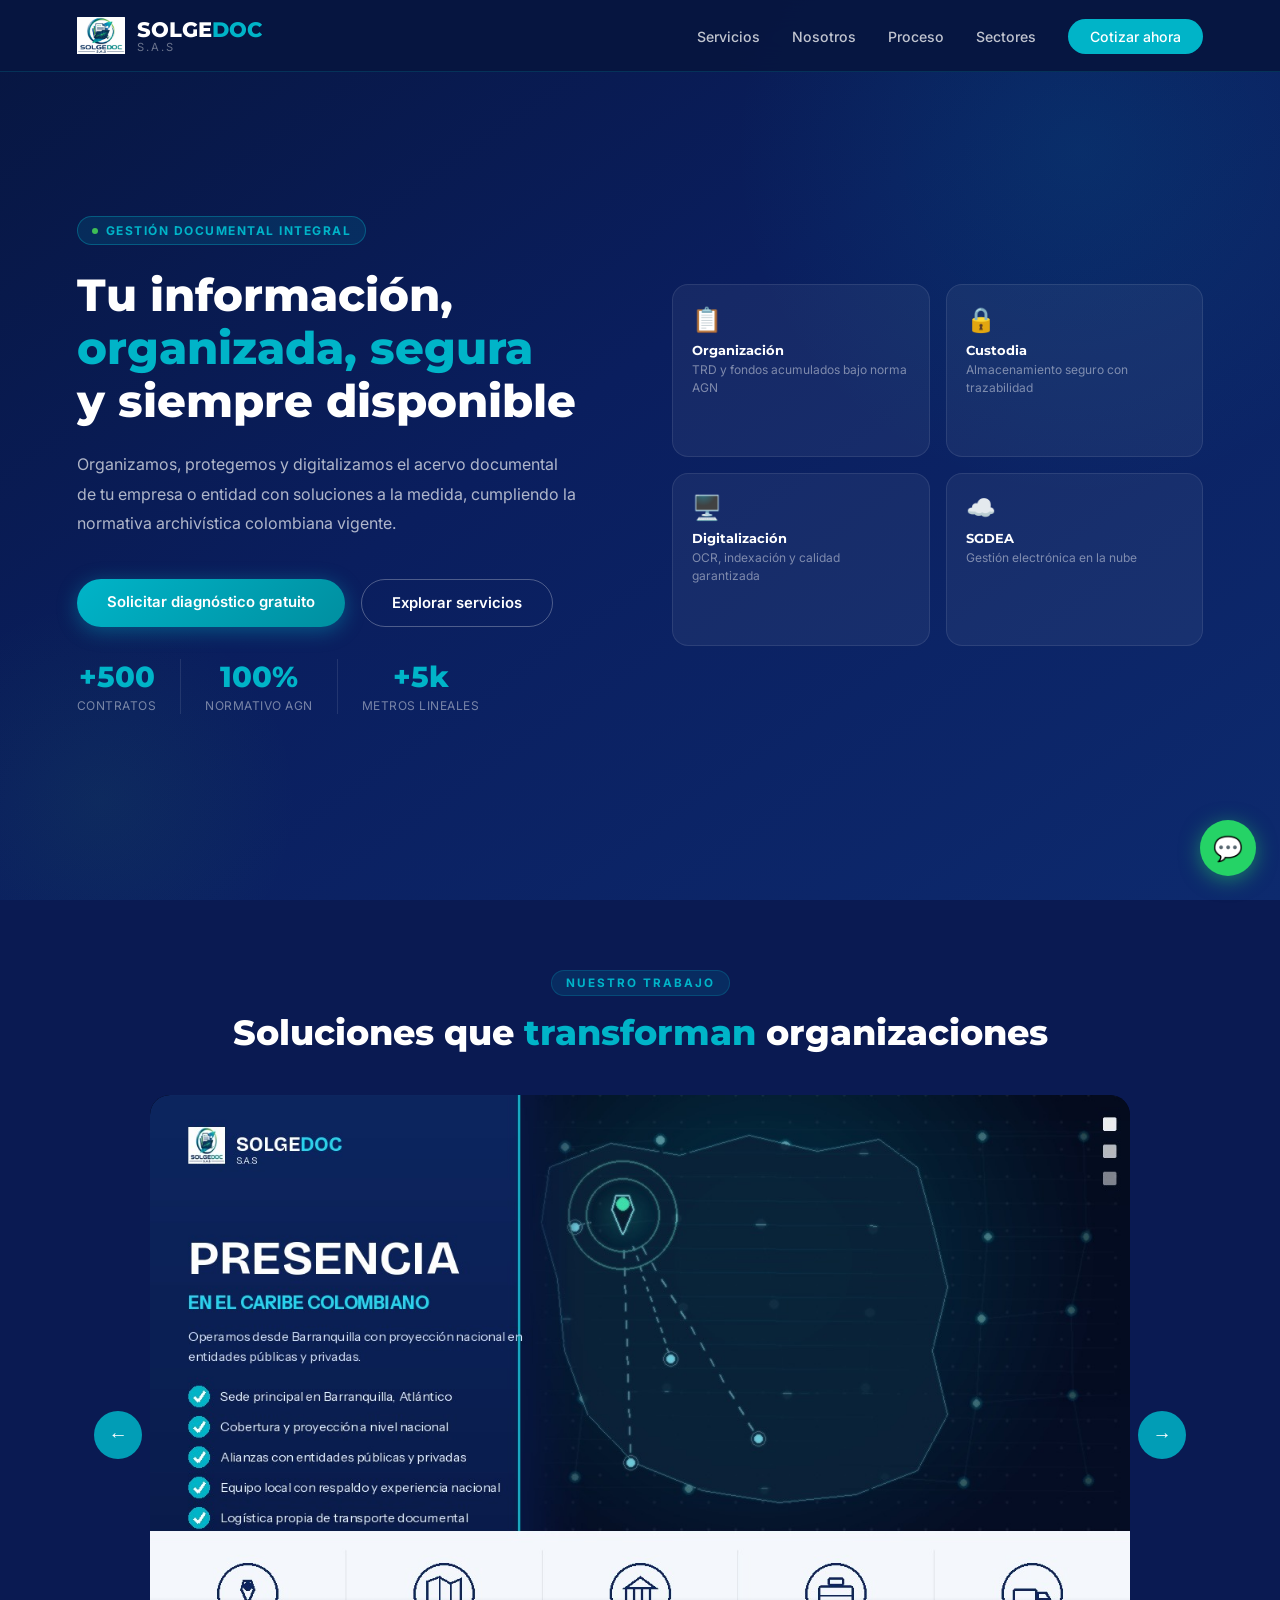
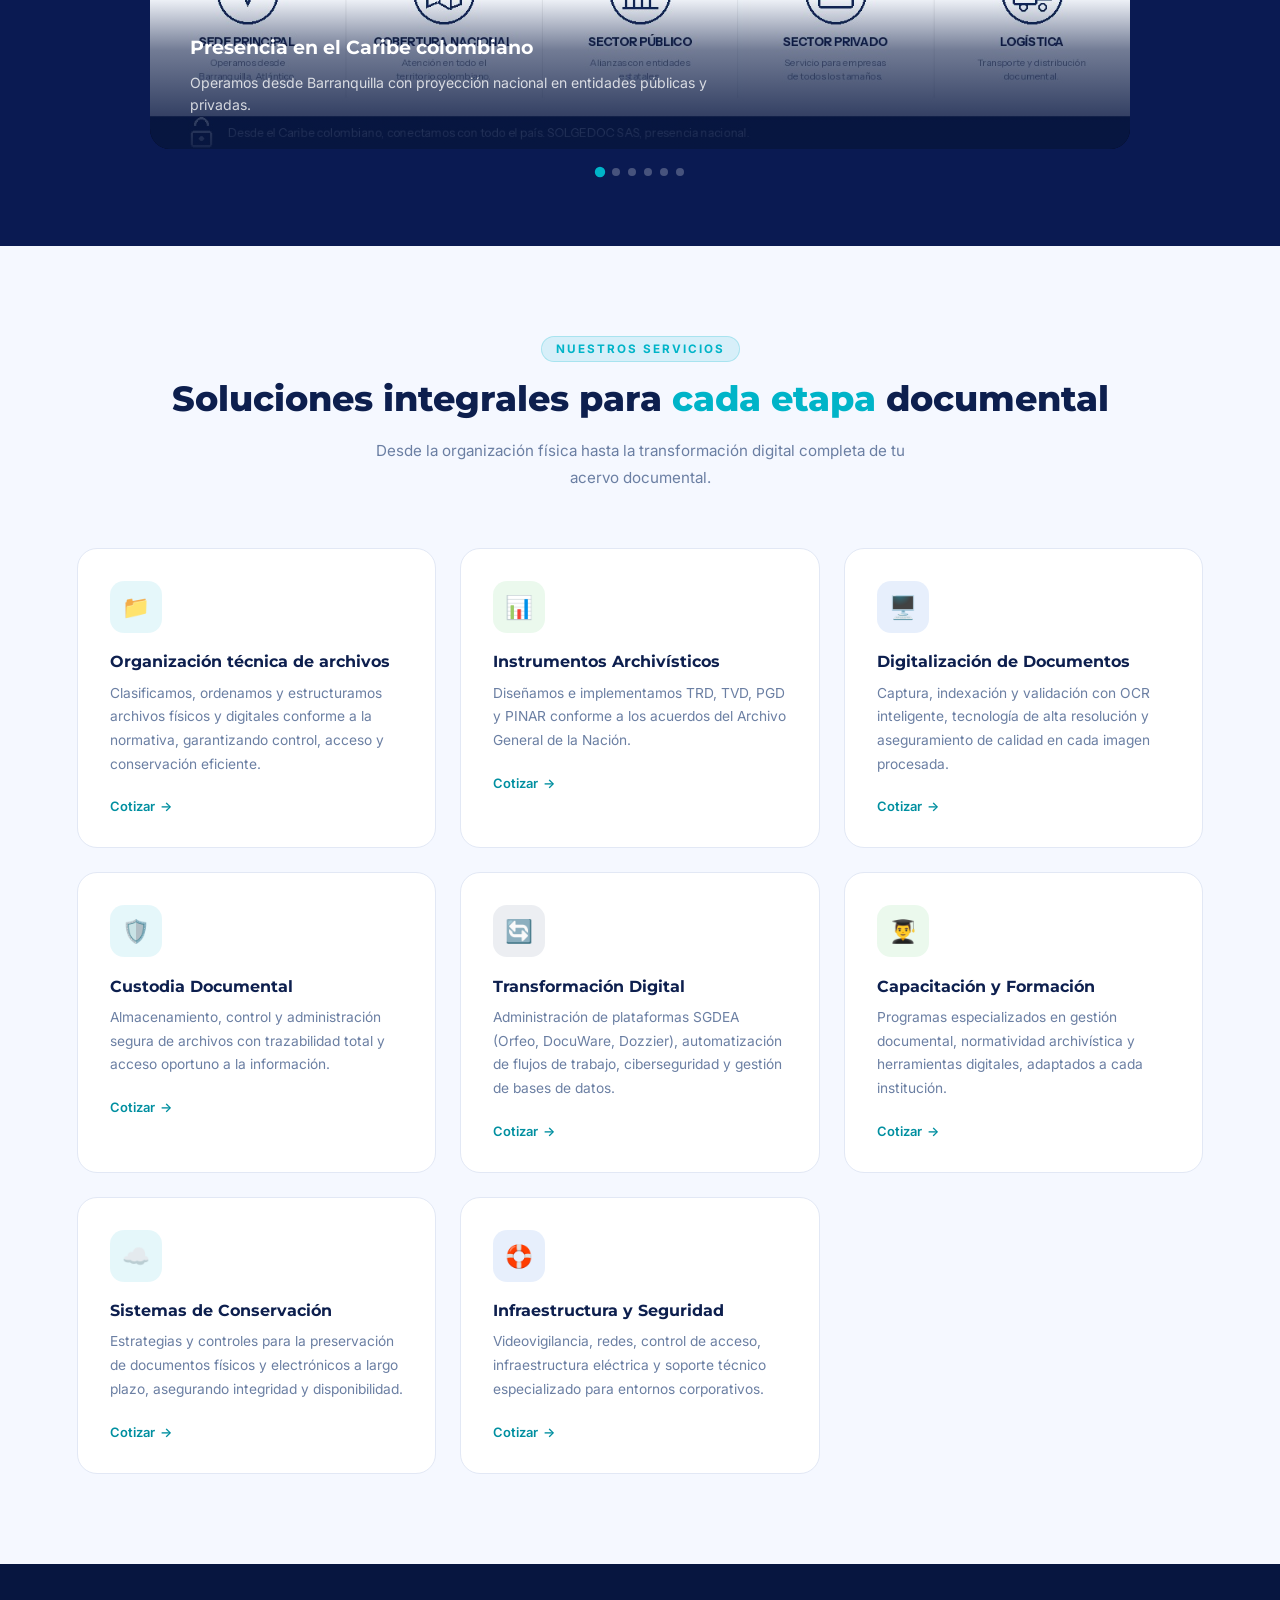
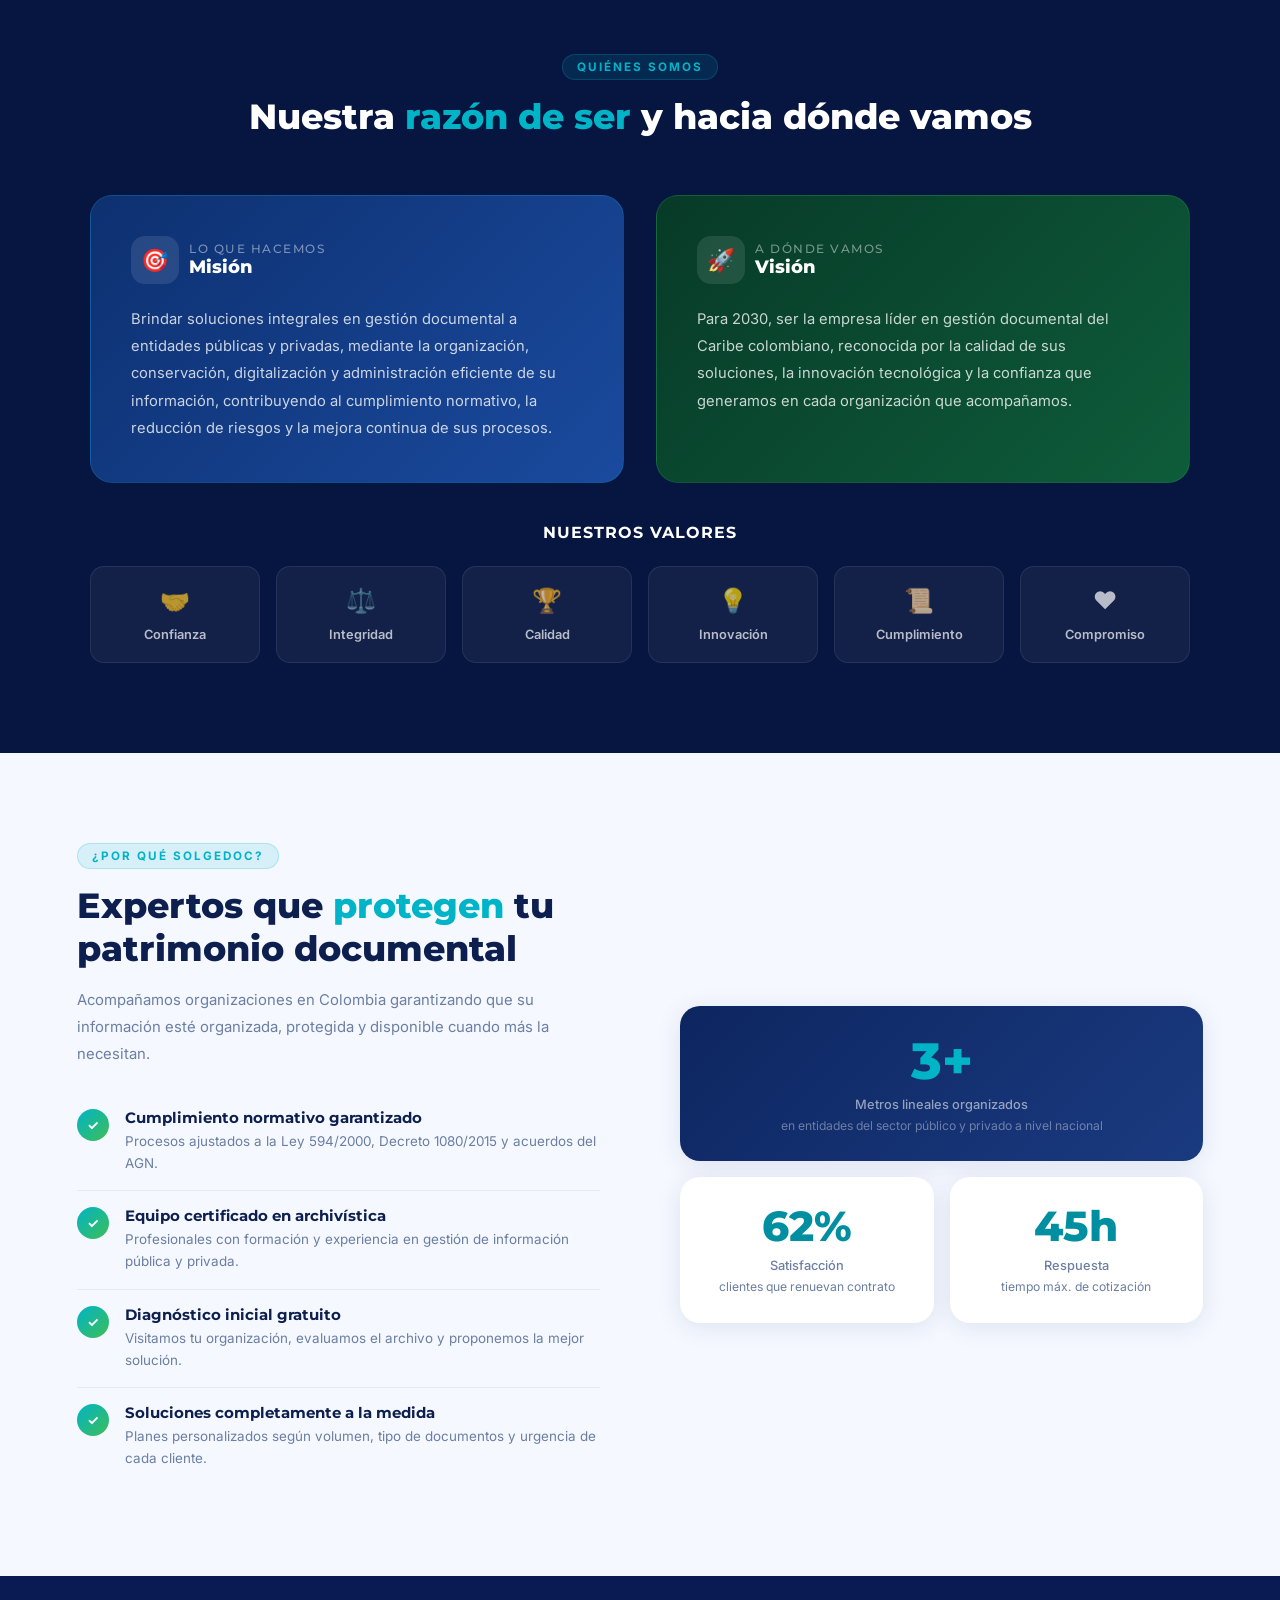
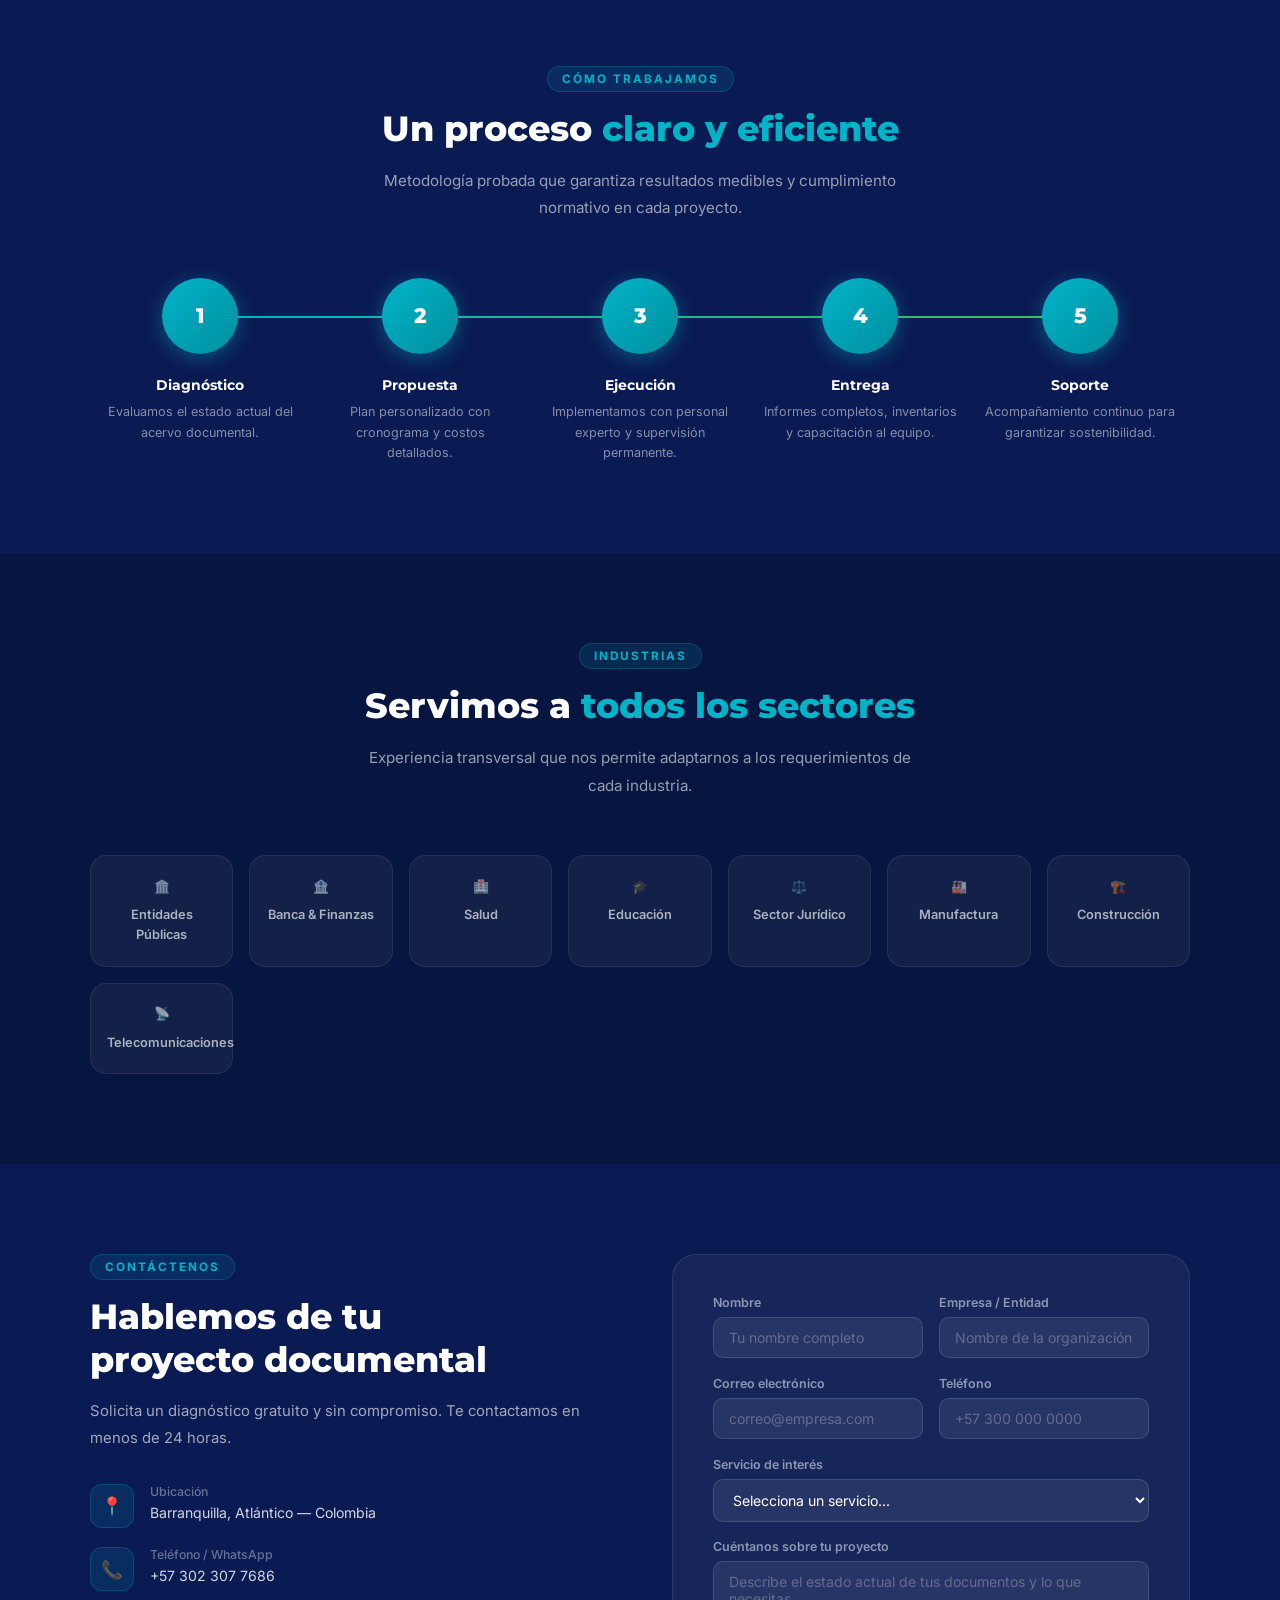
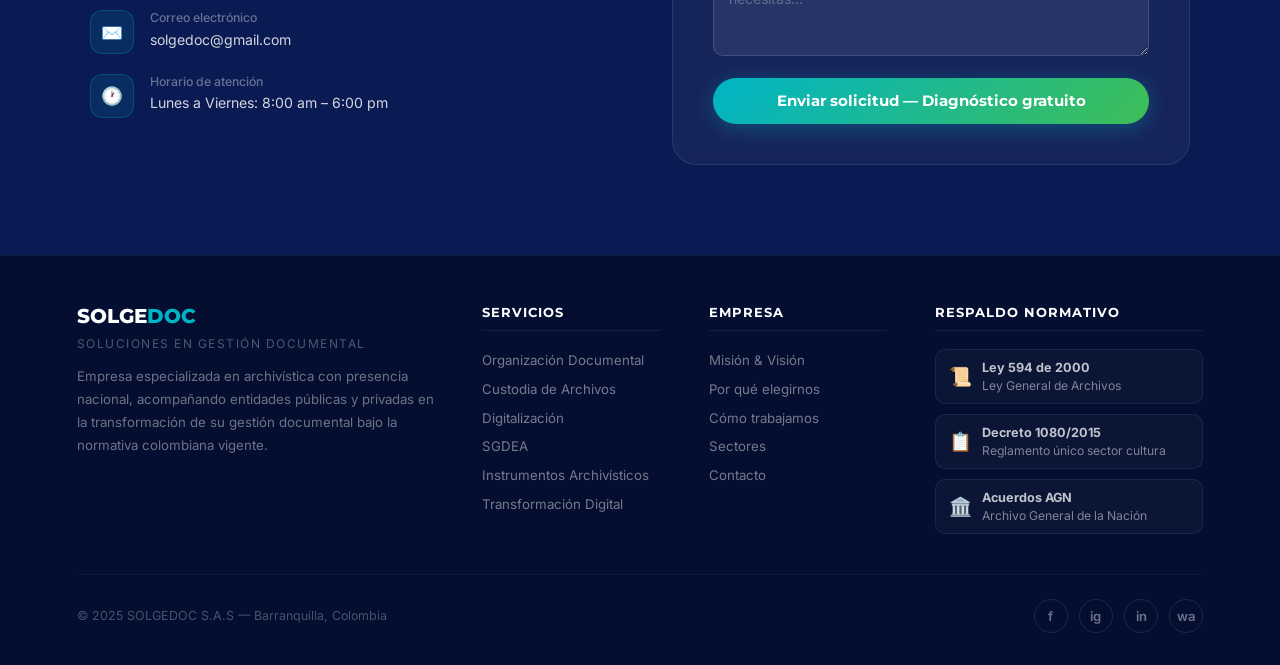
==== commit 6701978a: "fav icon, ajuste de imágenes" ====
--- a/index2.html
+++ b/index2.html
@@ -1,287 +1,38 @@
 <!DOCTYPE html>
 <html lang="es">
 <head>
-<meta charset="UTF-8">
-<meta name="viewport" content="width=device-width, initial-scale=1.0">
-<title>SOLGEDOC S.A.S – Soluciones en Gestión Documental</title>
-<link href="https://fonts.googleapis.com/css2?family=Montserrat:wght@400;500;600;700;800&family=Inter:wght@300;400;500&display=swap" rel="stylesheet">
-<style>
-  :root {
-    --navy: #0d2660;
-    --navy-dark: #071640;
-    --navy-mid: #1a3a80;
-    --navy-surface: #0e1f56;
-    --teal: #00b4c8;
-    --teal-light: #1dd9ef;
-    --teal-dark: #008fa0;
-    --green: #3ebe55;
-    --green-dark: #2a9e3d;
-    --gray-bg: #f4f7fb;
-    --text-dark: #0d1f4e;
-    --text-mid: #3a4e72;
-    --text-light: #6b7fa3;
-    --white: #ffffff;
-    --card-shadow: 0 4px 24px rgba(13,38,96,0.10);
-    --card-hover-shadow: 0 8px 40px rgba(13,38,96,0.20);
-  }
-  * { margin: 0; padding: 0; box-sizing: border-box; }
-  html { scroll-behavior: smooth; }
-  body { font-family: 'Inter', sans-serif; color: var(--text-dark); background: var(--navy-dark); overflow-x: hidden; }
-
-  /* ── NAVBAR ── */
-  nav {
-    position: fixed; top: 0; left: 0; right: 0; z-index: 1000;
-    background: rgba(7,22,64,0.97); backdrop-filter: blur(14px);
-    display: flex; align-items: center; justify-content: space-between;
-    padding: 0 6%; height: 72px;
-    border-bottom: 1px solid rgba(0,180,200,0.18);
-  }
-  .nav-logo { display: flex; align-items: center; gap: 12px; text-decoration: none; }
-  .logo-text-nav { font-family: 'Montserrat', sans-serif; font-weight: 800; font-size: 1.3rem; color: var(--white); }
-  .logo-text-nav span { color: var(--teal); }
-  .logo-sas { font-size: 0.7rem; color: rgba(255,255,255,0.4); font-weight: 400; letter-spacing: 2px; display: block; line-height: 1; }
-  .nav-links { display: flex; list-style: none; gap: 2rem; align-items: center; }
-  .nav-links a { text-decoration: none; color: rgba(255,255,255,0.75); font-size: 0.88rem; font-weight: 500; transition: color 0.2s; }
-  .nav-links a:hover { color: var(--teal); }
-  .nav-cta { background: var(--teal) !important; color: var(--white) !important; padding: 9px 22px !important; border-radius: 50px; }
-  .nav-cta:hover { background: var(--teal-light) !important; }
-  .hamburger { display: none; flex-direction: column; gap: 5px; cursor: pointer; padding: 5px; }
-  .hamburger span { display: block; width: 24px; height: 2px; background: var(--white); border-radius: 2px; }
-
-  /* ── HERO ── */
-  .hero {
-    min-height: 100vh;
-    background: linear-gradient(145deg, var(--navy-dark) 0%, #0a1e5e 45%, #0d2a6e 100%);
-    display: flex; align-items: center;
-    padding: 100px 6% 70px; position: relative; overflow: hidden;
-  }
-  .hero-bg-circle { position: absolute; border-radius: 50%; background: radial-gradient(circle, rgba(0,180,200,0.10) 0%, transparent 70%); animation: pulse 7s ease-in-out infinite; }
-  .hero-bg-circle.c1 { width: 700px; height: 700px; top: -200px; right: -150px; }
-  .hero-bg-circle.c2 { width: 400px; height: 400px; bottom: -100px; left: -100px; background: radial-gradient(circle, rgba(62,190,85,0.07) 0%, transparent 70%); animation-delay: 3s; }
-  @keyframes pulse { 0%,100%{transform:scale(1);opacity:.7} 50%{transform:scale(1.08);opacity:1} }
-
-  .hero-grid { display: grid; grid-template-columns: 1fr 1fr; gap: 4rem; align-items: center; max-width: 1200px; margin: 0 auto; position: relative; z-index: 1; width: 100%; }
-  .hero-badge { display: inline-flex; align-items: center; gap: 8px; background: rgba(0,180,200,0.13); border: 1px solid rgba(0,180,200,0.35); color: var(--teal); font-size: 0.75rem; font-weight: 700; letter-spacing: 1.5px; text-transform: uppercase; padding: 6px 14px; border-radius: 50px; margin-bottom: 1.5rem; animation: fadeUp 0.8s ease both; }
-  .hero-badge .dot { width: 6px; height: 6px; background: var(--green); border-radius: 50%; animation: blink 2s ease infinite; }
-  @keyframes blink { 0%,100%{opacity:1} 50%{opacity:0.3} }
-  .hero h1 { font-family: 'Montserrat', sans-serif; font-size: clamp(1.9rem, 3.5vw, 3rem); font-weight: 800; color: var(--white); line-height: 1.18; margin-bottom: 1.4rem; animation: fadeUp 0.9s 0.1s ease both; }
-  .hero h1 span { color: var(--teal); }
-  .hero p { font-size: 1rem; color: rgba(255,255,255,0.68); line-height: 1.85; margin-bottom: 2.5rem; max-width: 500px; animation: fadeUp 1s 0.2s ease both; }
-  .hero-buttons { display: flex; gap: 1rem; flex-wrap: wrap; animation: fadeUp 1s 0.3s ease both; }
-  .btn-primary { background: linear-gradient(135deg, var(--teal), var(--teal-dark)); color: var(--white); padding: 14px 30px; border-radius: 50px; text-decoration: none; font-weight: 600; font-size: 0.93rem; transition: transform 0.2s, box-shadow 0.2s; box-shadow: 0 4px 20px rgba(0,180,200,0.38); }
-  .btn-primary:hover { transform: translateY(-2px); box-shadow: 0 8px 30px rgba(0,180,200,0.5); }
-  .btn-secondary { background: transparent; color: var(--white); padding: 14px 30px; border-radius: 50px; text-decoration: none; font-weight: 600; font-size: 0.93rem; border: 1.5px solid rgba(255,255,255,0.28); transition: border-color 0.2s, background 0.2s; }
-  .btn-secondary:hover { border-color: var(--teal); background: rgba(0,180,200,0.09); }
-  .hero-stats-row { display: flex; gap: 1.5rem; margin-top: 2rem; animation: fadeUp 1s 0.35s ease both; }
-  .hero-stat { text-align: center; }
-  .hero-stat strong { display: block; font-family: 'Montserrat', sans-serif; font-size: 1.8rem; font-weight: 800; color: var(--teal); }
-  .hero-stat span { font-size: 0.75rem; color: rgba(255,255,255,0.45); text-transform: uppercase; letter-spacing: 0.5px; }
-  .hero-divider { width: 1px; background: rgba(255,255,255,0.1); align-self: stretch; }
-  .hero-visual { animation: fadeUp 1s 0.4s ease both; display: flex; flex-direction: column; gap: 1rem; }
-  .hero-mini-cards { display: grid; grid-template-columns: 1fr 1fr; gap: 1rem; }
-  .mini-card { background: rgba(255,255,255,0.05); border: 1px solid rgba(255,255,255,0.09); border-radius: 16px; padding: 1.2rem; transition: transform 0.3s, border-color 0.3s; }
-  .mini-card:hover { transform: translateY(-3px); border-color: rgba(0,180,200,0.3); }
-  .mini-icon { font-size: 1.5rem; margin-bottom: 0.5rem; display: block; }
-  .mini-card h4 { font-family: 'Montserrat', sans-serif; font-size: 0.82rem; font-weight: 700; color: var(--white); margin-bottom: 0.2rem; }
-  .mini-card p { font-size: 0.75rem; color: rgba(255,255,255,0.45); line-height: 1.5; }
-  @keyframes fadeUp { from{opacity:0;transform:translateY(22px)} to{opacity:1;transform:translateY(0)} }
-
-  /* ── CARRUSEL ── */
-  .carousel-section { background: #0a1a52; padding: 60px 0; overflow: hidden; }
-  .carousel-section .sec-label { text-align: center; margin-bottom: 2rem; }
-  .carousel-section .section-label { display: inline-block; background: rgba(0,180,200,0.12); color: var(--teal); font-size: 0.73rem; font-weight: 700; letter-spacing: 2px; text-transform: uppercase; padding: 5px 14px; border-radius: 50px; border: 1px solid rgba(0,180,200,0.22); }
-  .carousel-section h2 { font-family: 'Montserrat', sans-serif; font-size: clamp(1.3rem, 2.5vw, 1.9rem); font-weight: 800; color: var(--white); text-align: center; margin-top: 0.6rem; }
-  .carousel-section h2 span { color: var(--teal); }
-  .carousel-wrapper { position: relative; max-width: 1100px; margin: 2rem auto 0; padding: 0 60px; }
-  .carousel-track-outer { overflow: hidden; border-radius: 20px; }
-  .carousel-track { display: flex; transition: transform 0.5s cubic-bezier(0.25,0.46,0.45,0.94); }
-  .carousel-slide { min-width: 100%; position: relative; }
-  .carousel-slide img { width: 100%; height: 480px; object-fit: cover; display: block; border-radius: 20px; }
-  .carousel-caption { position: absolute; bottom: 0; left: 0; right: 0; background: linear-gradient(to top, rgba(7,22,64,0.92) 0%, transparent 100%); padding: 2rem 2.5rem 1.8rem; border-radius: 0 0 20px 20px; }
-  .carousel-caption h3 { font-family: 'Montserrat', sans-serif; font-size: 1.15rem; font-weight: 700; color: var(--white); margin-bottom: 0.3rem; }
-  .carousel-caption p { font-size: 0.85rem; color: rgba(255,255,255,0.68); }
-  .carousel-btn { position: absolute; top: 50%; transform: translateY(-50%); width: 48px; height: 48px; background: rgba(0,180,200,0.85); border: none; border-radius: 50%; color: white; font-size: 1.2rem; cursor: pointer; transition: background 0.2s, transform 0.2s; z-index: 10; display: flex; align-items: center; justify-content: center; }
-  .carousel-btn:hover { background: var(--teal); transform: translateY(-50%) scale(1.08); }
-  .carousel-btn.prev { left: 4px; }
-  .carousel-btn.next { right: 4px; }
-  .carousel-dots { display: flex; justify-content: center; gap: 8px; margin-top: 1.2rem; }
-  .carousel-dot { width: 8px; height: 8px; border-radius: 50%; background: rgba(255,255,255,0.25); border: none; cursor: pointer; transition: background 0.3s, transform 0.3s; }
-  .carousel-dot.active { background: var(--teal); transform: scale(1.3); }
-
-  /* ── GENERAL SECTIONS ── */
-  section { padding: 90px 6%; }
-  .section-label { display: inline-block; background: rgba(0,180,200,0.12); color: var(--teal); font-size: 0.73rem; font-weight: 700; letter-spacing: 2px; text-transform: uppercase; padding: 5px 14px; border-radius: 50px; margin-bottom: 1rem; border: 1px solid rgba(0,180,200,0.22); }
-  .section-title { font-family: 'Montserrat', sans-serif; font-size: clamp(1.5rem, 2.8vw, 2.2rem); font-weight: 800; line-height: 1.22; margin-bottom: 1rem; }
-  .section-title span { color: var(--teal); }
-  .section-subtitle { font-size: 0.95rem; line-height: 1.82; max-width: 560px; }
-  .section-header { margin-bottom: 3.5rem; }
-  .section-header.center { text-align: center; }
-  .section-header.center .section-subtitle { margin: 0 auto; }
-  .sec-light { background: #f5f8ff; }
-  .sec-light .section-title { color: var(--text-dark); }
-  .sec-light .section-subtitle { color: var(--text-light); }
-  .sec-dark { background: var(--navy-dark); }
-  .sec-dark .section-title { color: var(--white); }
-  .sec-dark .section-subtitle { color: rgba(255,255,255,0.58); }
-  .sec-mid { background: #0a1a52; }
-  .sec-mid .section-title { color: var(--white); }
-  .sec-mid .section-subtitle { color: rgba(255,255,255,0.58); }
-
-  /* ── SERVICES ── */
-  .services-grid { display: grid; grid-template-columns: repeat(auto-fit, minmax(290px, 1fr)); gap: 1.5rem; max-width: 1200px; margin: 0 auto; }
-  .service-card { background: var(--white); border: 1px solid #e2e8f5; border-radius: 20px; padding: 2rem; transition: transform 0.3s, box-shadow 0.3s, border-color 0.3s; position: relative; overflow: hidden; }
-  .service-card::before { content:''; position:absolute; top:0;left:0;right:0; height:3px; background:linear-gradient(90deg,var(--teal),var(--green)); transform:scaleX(0); transform-origin:left; transition:transform 0.3s; }
-  .service-card:hover { transform:translateY(-6px); box-shadow:var(--card-hover-shadow); border-color:rgba(0,180,200,0.22); }
-  .service-card:hover::before { transform:scaleX(1); }
-  .service-icon { width:52px; height:52px; border-radius:14px; display:flex; align-items:center; justify-content:center; font-size:1.4rem; margin-bottom:1.2rem; }
-  .service-card h3 { font-family:'Montserrat',sans-serif; font-size:1rem; font-weight:700; color:var(--text-dark); margin-bottom:0.65rem; }
-  .service-card p { font-size:0.86rem; color:var(--text-light); line-height:1.72; margin-bottom:1.2rem; }
-  .service-link { font-size:0.81rem; font-weight:600; color:var(--teal-dark); text-decoration:none; display:inline-flex; align-items:center; gap:5px; transition:gap 0.2s; }
-  .service-link:hover { gap:9px; }
-  .service-link::after { content:'→'; }
-  .ic-teal { background:rgba(0,180,200,0.1); color:var(--teal-dark); }
-  .ic-green { background:rgba(62,190,85,0.1); color:var(--green-dark); }
-  .ic-navy { background:rgba(13,38,96,0.08); color:var(--navy-mid); }
-  .ic-blue { background:rgba(26,100,220,0.1); color:#1a5cc8; }
-
-  /* ── MISSION & VISION ── */
-  .mv-grid { display:grid; grid-template-columns:1fr 1fr; gap:2rem; max-width:1100px; margin:0 auto; }
-  .mv-card { border-radius:22px; padding:2.5rem; position:relative; overflow:hidden; }
-  .mv-card.mission { background:linear-gradient(135deg,#0d3070,#1a4a9e); border:1px solid rgba(0,180,200,0.2); }
-  .mv-card.vision { background:linear-gradient(135deg,#073a28,#0e5c3a); border:1px solid rgba(62,190,85,0.2); }
-  .mv-label { display:flex; align-items:center; gap:10px; margin-bottom:1.4rem; }
-  .mv-icon { width:48px; height:48px; border-radius:14px; background:rgba(255,255,255,0.1); display:flex; align-items:center; justify-content:center; font-size:1.4rem; }
-  .mv-label-text { font-family:'Montserrat',sans-serif; font-size:1.1rem; font-weight:800; color:var(--white); }
-  .mv-label-text small { display:block; font-size:0.72rem; font-weight:500; color:rgba(255,255,255,0.45); letter-spacing:1.5px; text-transform:uppercase; }
-  .mv-card p { font-size:0.92rem; color:rgba(255,255,255,0.78); line-height:1.85; }
-  .mv-values { max-width:1100px; margin:2.5rem auto 0; }
-  .mv-values h3 { font-family:'Montserrat',sans-serif; font-size:1rem; font-weight:700; color:var(--white); text-align:center; margin-bottom:1.5rem; text-transform:uppercase; letter-spacing:1px; }
-  .values-row { display:grid; grid-template-columns:repeat(auto-fit,minmax(140px,1fr)); gap:1rem; }
-  .value-item { background:rgba(255,255,255,0.05); border:1px solid rgba(255,255,255,0.08); border-radius:14px; padding:1.2rem; text-align:center; transition:transform 0.3s, border-color 0.3s; }
-  .value-item:hover { transform:translateY(-3px); border-color:rgba(0,180,200,0.3); }
-  .value-item .v-icon { font-size:1.5rem; display:block; margin-bottom:0.5rem; }
-  .value-item span { font-size:0.8rem; font-weight:600; color:rgba(255,255,255,0.7); }
-
-  /* ── NOSOTROS ── */
-  .nosotros-grid { display:grid; grid-template-columns:1fr 1fr; gap:5rem; align-items:center; max-width:1200px; margin:0 auto; }
-  .why-list { list-style:none; margin-top:1.5rem; }
-  .why-item { display:flex; gap:1rem; align-items:flex-start; padding:1rem 0; border-bottom:1px solid rgba(0,0,0,0.06); }
-  .why-item:last-child { border-bottom:none; }
-  .why-check { width:32px; height:32px; border-radius:50%; background:linear-gradient(135deg,var(--teal),var(--green)); display:flex; align-items:center; justify-content:center; flex-shrink:0; color:var(--white); font-size:0.85rem; font-weight:700; }
-  .why-item h4 { font-family:'Montserrat',sans-serif; font-size:0.93rem; font-weight:700; color:var(--text-dark); margin-bottom:0.2rem; }
-  .why-item p { font-size:0.84rem; color:var(--text-light); line-height:1.65; }
-  .nosotros-visual { display:grid; grid-template-columns:1fr 1fr; gap:1rem; }
-  .stat-card { background:var(--white); border-radius:20px; padding:1.8rem 1.5rem; text-align:center; box-shadow:var(--card-shadow); transition:transform 0.3s; }
-  .stat-card:hover { transform:translateY(-4px); }
-  .stat-card.featured { background:linear-gradient(135deg,var(--navy),var(--navy-mid)); grid-column:span 2; }
-  .stat-card strong { display:block; font-family:'Montserrat',sans-serif; font-size:2.6rem; font-weight:800; color:var(--teal-dark); line-height:1; margin-bottom:0.4rem; }
-  .stat-card.featured strong { color:var(--teal); font-size:3.2rem; }
-  .stat-card span { font-size:0.8rem; color:var(--text-light); font-weight:500; }
-  .stat-card.featured span { color:rgba(255,255,255,0.55); }
-  .stat-card p { font-size:0.76rem; color:var(--text-light); margin-top:0.3rem; }
-  .stat-card.featured p { color:rgba(255,255,255,0.38); }
-
-  /* ── PROCESS ── */
-  .process-steps { display:grid; grid-template-columns:repeat(5,1fr); gap:0; max-width:1100px; margin:0 auto; position:relative; }
-  .process-steps::before { content:''; position:absolute; top:38px; left:10%; right:10%; height:2px; background:linear-gradient(90deg,var(--teal),var(--green)); z-index:0; }
-  .step { text-align:center; padding:0 0.8rem; position:relative; z-index:1; }
-  .step-num { width:76px; height:76px; border-radius:50%; background:linear-gradient(135deg,var(--teal),var(--teal-dark)); color:var(--white); font-family:'Montserrat',sans-serif; font-size:1.3rem; font-weight:800; display:flex; align-items:center; justify-content:center; margin:0 auto 1.4rem; box-shadow:0 4px 20px rgba(0,180,200,0.4); transition:transform 0.3s; }
-  .step:hover .step-num { transform:scale(1.08); }
-  .step h3 { font-family:'Montserrat',sans-serif; font-size:0.88rem; font-weight:700; color:var(--white); margin-bottom:0.5rem; }
-  .step p { font-size:0.79rem; color:rgba(255,255,255,0.5); line-height:1.6; }
-
-  /* ── SECTORES ── */
-  .sectors-grid { display:grid; grid-template-columns:repeat(auto-fit,minmax(130px,1fr)); gap:1rem; max-width:1100px; margin:0 auto; }
-  .sector-item { background:rgba(255,255,255,0.05); border-radius:16px; padding:1.4rem 1rem; text-align:center; border:1px solid rgba(255,255,255,0.07); transition:transform 0.3s, border-color 0.3s; }
-  .sector-item:hover { transform:translateY(-4px); border-color:rgba(0,180,200,0.35); }
-  .sector-emoji { font-size:1.9rem; display:block; margin-bottom:0.6rem; }
-  .sector-item span { font-size:0.8rem; font-weight:600; color:rgba(255,255,255,0.65); }
-
-  /* ── CONTACTO ── */
-  .contact-grid { display:grid; grid-template-columns:1fr 1fr; gap:4rem; align-items:start; max-width:1100px; margin:0 auto; }
-  .contact-info .section-title { color:var(--white); }
-  .contact-info > p { color:rgba(255,255,255,0.62); line-height:1.82; margin-bottom:2rem; font-size:0.93rem; }
-  .contact-item { display:flex; align-items:flex-start; gap:1rem; margin-bottom:1.2rem; }
-  .contact-item-icon { width:44px; height:44px; background:rgba(0,180,200,0.13); border:1px solid rgba(0,180,200,0.22); border-radius:12px; display:flex; align-items:center; justify-content:center; font-size:1.1rem; flex-shrink:0; }
-  .contact-item h4 { font-size:0.77rem; color:rgba(255,255,255,0.38); font-weight:500; margin-bottom:0.2rem; }
-  .contact-item p { color:rgba(255,255,255,0.82); font-size:0.88rem; margin:0; line-height:1.5; }
-  .contact-form { background:rgba(255,255,255,0.05); border:1px solid rgba(255,255,255,0.09); border-radius:24px; padding:2.5rem; backdrop-filter:blur(10px); }
-  .form-row { display:grid; grid-template-columns:1fr 1fr; gap:1rem; }
-  .form-group { margin-bottom:1.1rem; }
-  .form-group label { display:block; font-size:0.78rem; font-weight:600; color:rgba(255,255,255,0.52); margin-bottom:0.45rem; }
-  .form-group input,.form-group select,.form-group textarea { width:100%; background:rgba(255,255,255,0.07); border:1px solid rgba(255,255,255,0.13); border-radius:10px; padding:11px 15px; color:var(--white); font-size:0.88rem; font-family:'Inter',sans-serif; outline:none; transition:border-color 0.2s; }
-  .form-group input::placeholder,.form-group textarea::placeholder { color:rgba(255,255,255,0.28); }
-  .form-group input:focus,.form-group select:focus,.form-group textarea:focus { border-color:var(--teal); }
-  .form-group select { cursor:pointer; }
-  .form-group select option { background:var(--navy-dark); }
-  .form-group textarea { height:95px; resize:vertical; }
-  .btn-form { width:100%; background:linear-gradient(135deg,var(--teal),var(--green)); color:var(--white); border:none; padding:14px; border-radius:50px; font-size:0.92rem; font-weight:700; font-family:'Montserrat',sans-serif; cursor:pointer; transition:opacity 0.2s, transform 0.2s; box-shadow:0 4px 20px rgba(0,180,200,0.3); }
-  .btn-form:hover { opacity:0.9; transform:translateY(-1px); }
-
-  /* ── WHATSAPP FLOAT ── */
-  .whatsapp-float { position:fixed; bottom:24px; right:24px; width:56px; height:56px; background:#25d366; border-radius:50%; display:flex; align-items:center; justify-content:center; box-shadow:0 4px 20px rgba(37,211,102,0.5); z-index:999; text-decoration:none; font-size:1.5rem; animation:waGlow 2.5s ease-in-out infinite; transition:transform 0.2s; }
-  .whatsapp-float:hover { transform:scale(1.1); }
-  @keyframes waGlow { 0%,100%{box-shadow:0 4px 20px rgba(37,211,102,0.45)} 50%{box-shadow:0 4px 32px rgba(37,211,102,0.75)} }
-
-  /* ── FOOTER ── */
-  footer { background:#040e30; border-top:1px solid rgba(255,255,255,0.05); padding:3rem 6% 2rem; }
-  .footer-grid { display:grid; grid-template-columns:2fr 1fr 1fr 1.5fr; gap:3rem; max-width:1200px; margin:0 auto 2.5rem; }
-  .footer-logo { display:flex; align-items:center; gap:10px; margin-bottom:0.8rem; }
-  .footer-logo-text { font-family:'Montserrat',sans-serif; font-weight:800; font-size:1.25rem; color:var(--white); }
-  .footer-logo-text span { color:var(--teal); }
-  .footer-tagline { font-size:0.75rem; color:rgba(255,255,255,0.3); letter-spacing:1.5px; text-transform:uppercase; margin-bottom:0.9rem; }
-  .footer-desc { font-size:0.83rem; color:rgba(255,255,255,0.42); line-height:1.72; }
-  .footer-col h4 { font-family:'Montserrat',sans-serif; font-size:0.82rem; font-weight:700; color:var(--white); text-transform:uppercase; letter-spacing:1px; margin-bottom:1.1rem; padding-bottom:0.65rem; border-bottom:1px solid rgba(255,255,255,0.07); }
-  .footer-col ul { list-style:none; }
-  .footer-col ul li { margin-bottom:0.55rem; }
-  .footer-col ul li a { color:rgba(255,255,255,0.45); text-decoration:none; font-size:0.83rem; transition:color 0.2s; }
-  .footer-col ul li a:hover { color:var(--teal); }
-  .footer-certif { display:flex; flex-direction:column; gap:0.65rem; }
-  .certif-badge { display:flex; align-items:center; gap:10px; background:rgba(255,255,255,0.03); border:1px solid rgba(255,255,255,0.07); border-radius:10px; padding:9px 13px; }
-  .certif-badge span:first-child { font-size:1.15rem; }
-  .certif-badge div { font-size:0.76rem; color:rgba(255,255,255,0.48); line-height:1.4; }
-  .certif-badge strong { display:block; color:rgba(255,255,255,0.75); font-size:0.79rem; }
-  .footer-bottom { border-top:1px solid rgba(255,255,255,0.05); padding-top:1.5rem; display:flex; justify-content:space-between; align-items:center; flex-wrap:wrap; gap:1rem; max-width:1200px; margin:0 auto; }
-  .footer-bottom p { font-size:0.78rem; color:rgba(255,255,255,0.28); }
-  .footer-bottom a { color:var(--teal); text-decoration:none; }
-  .social-links { display:flex; gap:0.7rem; }
-  .social-link { width:34px; height:34px; border-radius:50%; border:1px solid rgba(255,255,255,0.1); display:flex; align-items:center; justify-content:center; color:rgba(255,255,255,0.42); text-decoration:none; font-size:0.82rem; font-weight:600; transition:border-color 0.2s, color 0.2s; }
-  .social-link:hover { border-color:var(--teal); color:var(--teal); }
-
-  /* ── REVEAL ── */
-  .reveal { opacity:0; transform:translateY(28px); transition:opacity 0.7s ease, transform 0.7s ease; }
-  .reveal.visible { opacity:1; transform:translateY(0); }
-
-  /* ── RESPONSIVE ── */
-  @media (max-width:900px) {
-    .hero-grid,.nosotros-grid,.contact-grid,.mv-grid { grid-template-columns:1fr; gap:2.5rem; }
-    .hero-visual { display:none; }
-    .process-steps { grid-template-columns:1fr 1fr; }
-    .process-steps::before { display:none; }
-    .footer-grid { grid-template-columns:1fr 1fr; }
-    .nav-links { display:none; }
-    .hamburger { display:flex; }
-    .form-row { grid-template-columns:1fr; }
-    .carousel-slide img { height:300px; }
-    .carousel-wrapper { padding: 0 40px; }
-  }
-  @media (max-width:600px) {
-    .footer-grid { grid-template-columns:1fr; }
-    section { padding:60px 5%; }
-    nav { padding:0 5%; }
-    .process-steps { grid-template-columns:1fr; }
-    .carousel-slide img { height:220px; }
-  }
-</style>
+  <meta charset="UTF-8">
+  <meta name="viewport" content="width=device-width, initial-scale=1.0">
+  <meta name="description" content="SOLGEDOC S.A.S – Soluciones integrales en gestión documental para entidades públicas y privadas en Colombia. Organización, digitalización, custodia y transformación digital de archivos.">
+  <title>SOLGEDOC S.A.S – Gestión Documental en Colombia</title>
+  <link rel="preconnect" href="https://fonts.googleapis.com">
+  <link rel="preconnect" href="https://fonts.gstatic.com" crossorigin>
+  <link href="https://fonts.googleapis.com/css2?family=Montserrat:wght@400;600;700;800&family=Inter:wght@300;400;500&display=swap" rel="stylesheet">
+  <link rel="stylesheet" href="css/styles.css">
+  <style>
+    /* Resguardo de tamaño del logo (independiente de css/styles.css) */
+    .nav-logo { display: flex; align-items: center; gap: 12px; }
+    .nav-logo-img {
+      height: 48px !important;
+      width: auto !important;
+      max-width: 48px !important;
+      object-fit: contain !important;
+      border-radius: 6px;
+      flex-shrink: 0;
+    }
+  </style>
 </head>
 <body>
 
-<!-- WHATSAPP -->
-<a href="https://wa.me/573023077686?text=Hola,%20deseo%20información%20sobre%20los%20servicios%20de%20SOLGEDOC" class="whatsapp-float" target="_blank" title="WhatsApp">💬</a>
-
-<!-- NAVBAR -->
+<!-- WHATSAPP FLOTANTE -->
+<a href="https://wa.me/573023077686?text=Hola,%20deseo%20información%20sobre%20los%20servicios%20de%20SOLGEDOC"
+   class="whatsapp-float" target="_blank" rel="noopener" aria-label="Contactar por WhatsApp">💬</a>
+
+<!-- ══════════════════ NAVBAR ══════════════════ -->
 <nav id="navbar">
-  <a href="#" class="nav-logo">
+  <a href="#inicio" class="nav-logo">
+    <img src="[data-uri]" alt="SOLGEDOC S.A.S" class="nav-logo-img"
+         style="height:48px;width:auto;max-width:48px;display:block;object-fit:contain;flex-shrink:0;">
     <div>
       <span class="logo-text-nav">SOLGE<span>DOC</span></span>
       <span class="logo-sas">S.A.S</span>
@@ -294,10 +45,12 @@
     <li><a href="#sectores">Sectores</a></li>
     <li><a href="#contacto" class="nav-cta">Cotizar ahora</a></li>
   </ul>
-  <div class="hamburger" onclick="toggleMenu()"><span></span><span></span><span></span></div>
+  <div class="hamburger" onclick="toggleMenu()" aria-label="Menú">
+    <span></span><span></span><span></span>
+  </div>
 </nav>
 
-<!-- HERO -->
+<!-- ══════════════════ HERO ══════════════════ -->
 <section class="hero" id="inicio">
   <div class="hero-bg-circle c1"></div>
   <div class="hero-bg-circle c2"></div>
@@ -329,66 +82,81 @@
   </div>
 </section>
 
-<!-- CARRUSEL -->
+<!-- ══════════════════ CARRUSEL ══════════════════ -->
+<!--
+  CÓMO CAMBIAR LAS IMÁGENES DEL CARRUSEL:
+  1. Reemplaza los archivos en la carpeta /img/ con las nuevas imágenes
+  2. Actualiza el atributo src de cada <img> si cambia el nombre del archivo
+  3. Actualiza el texto de <h3> y <p> dentro de .carousel-caption si deseas
+  4. Haz git add, git commit, git push y firebase deploy
+-->
 <div class="carousel-section" id="galeria">
-  <div class="sec-label">
+  <div class="carousel-header">
     <span class="section-label">Nuestro trabajo</span>
-    <h2>Soluciones que <span>transforman</span> organizaciones</h2>
+    <h2 class="section-title" style="color:#fff;">Soluciones que <span>transforman</span> organizaciones</h2>
   </div>
   <div class="carousel-wrapper">
     <div class="carousel-track-outer">
       <div class="carousel-track" id="carouselTrack">
-        <div class="carousel-slide">
-          <img src="[data-uri]